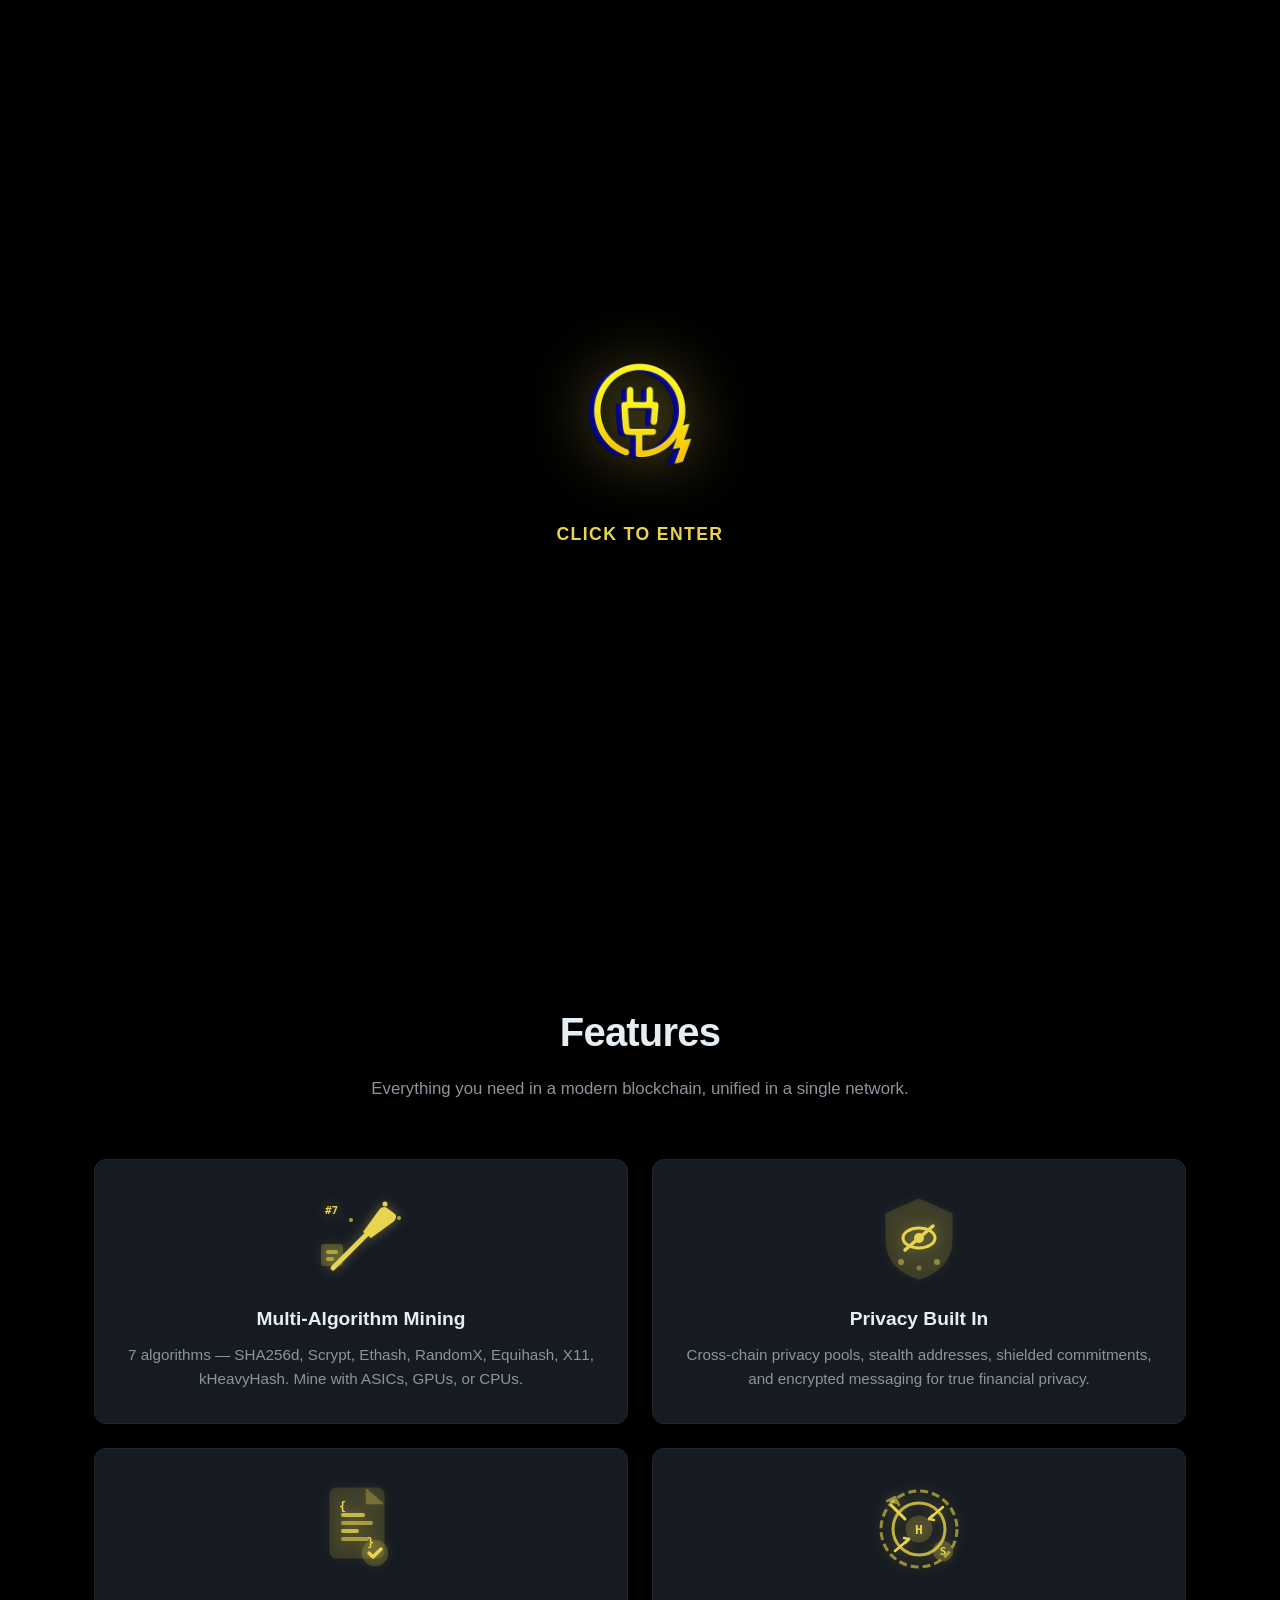
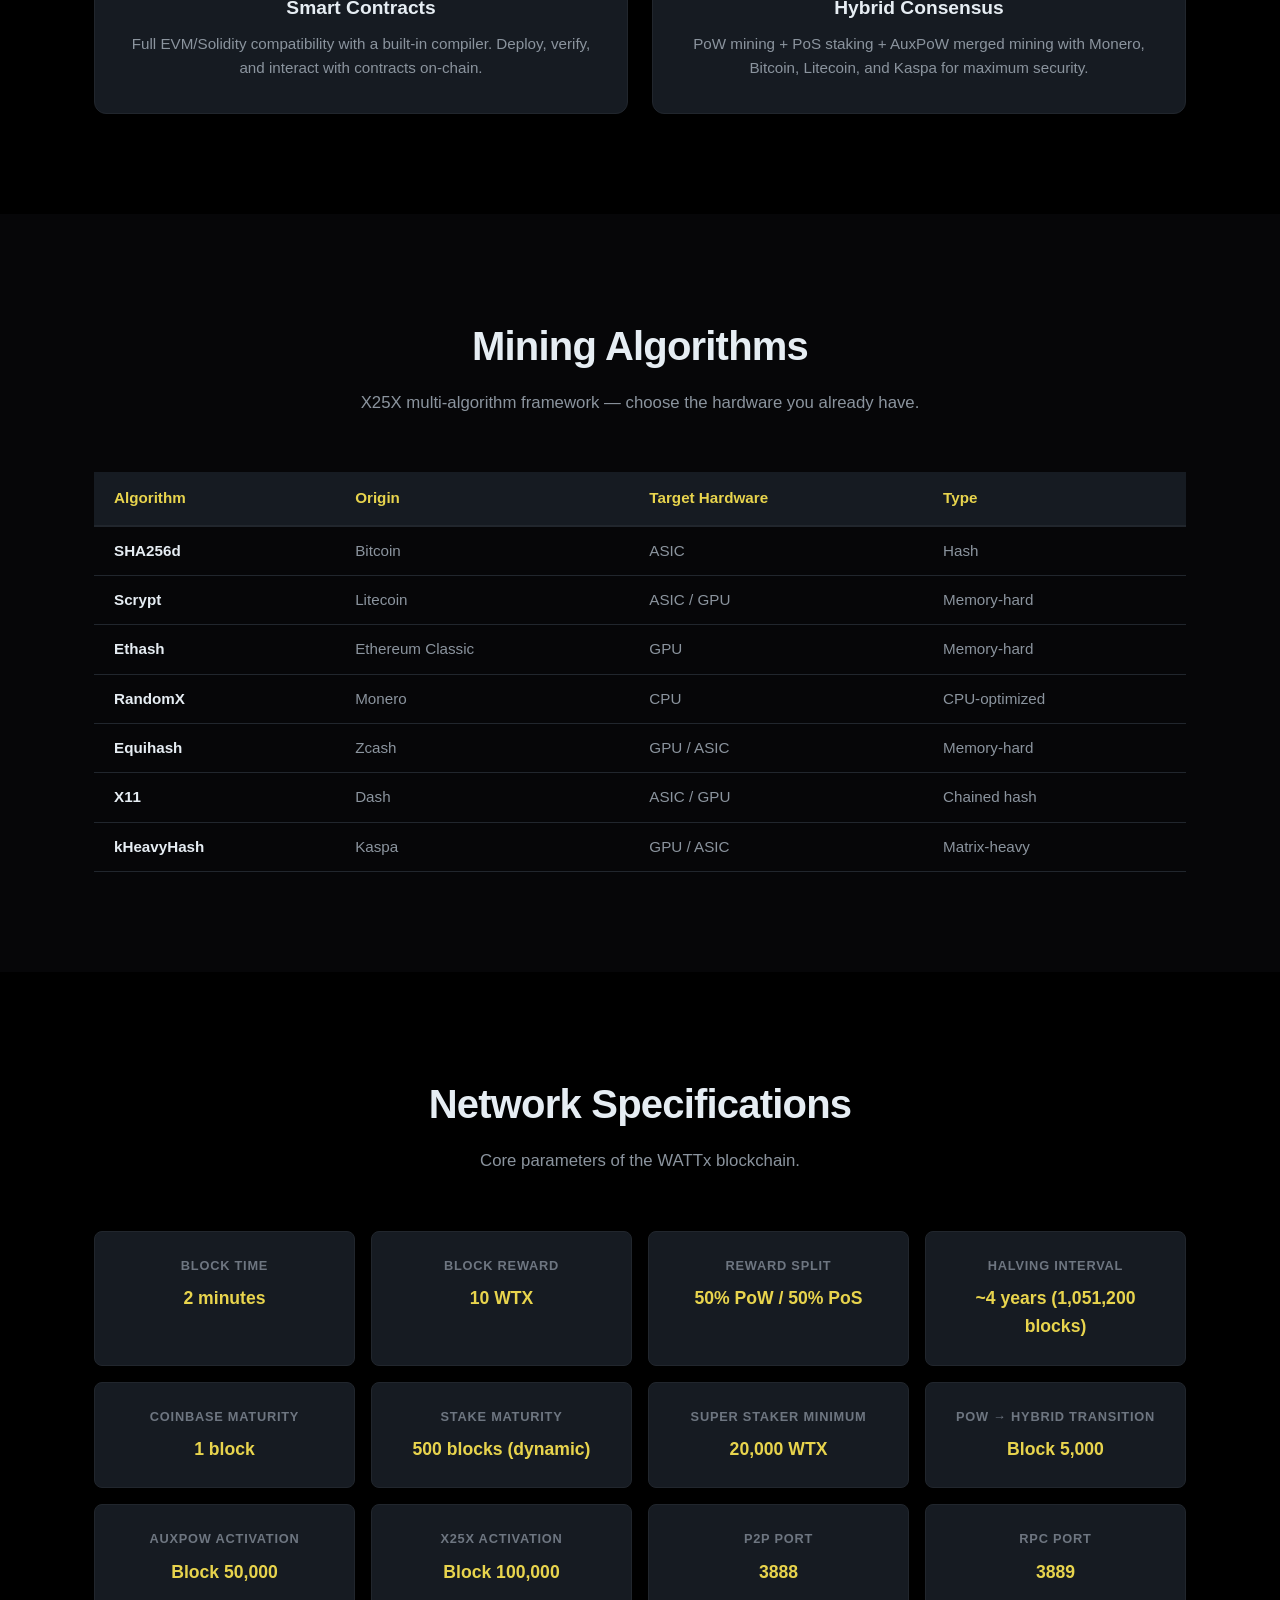
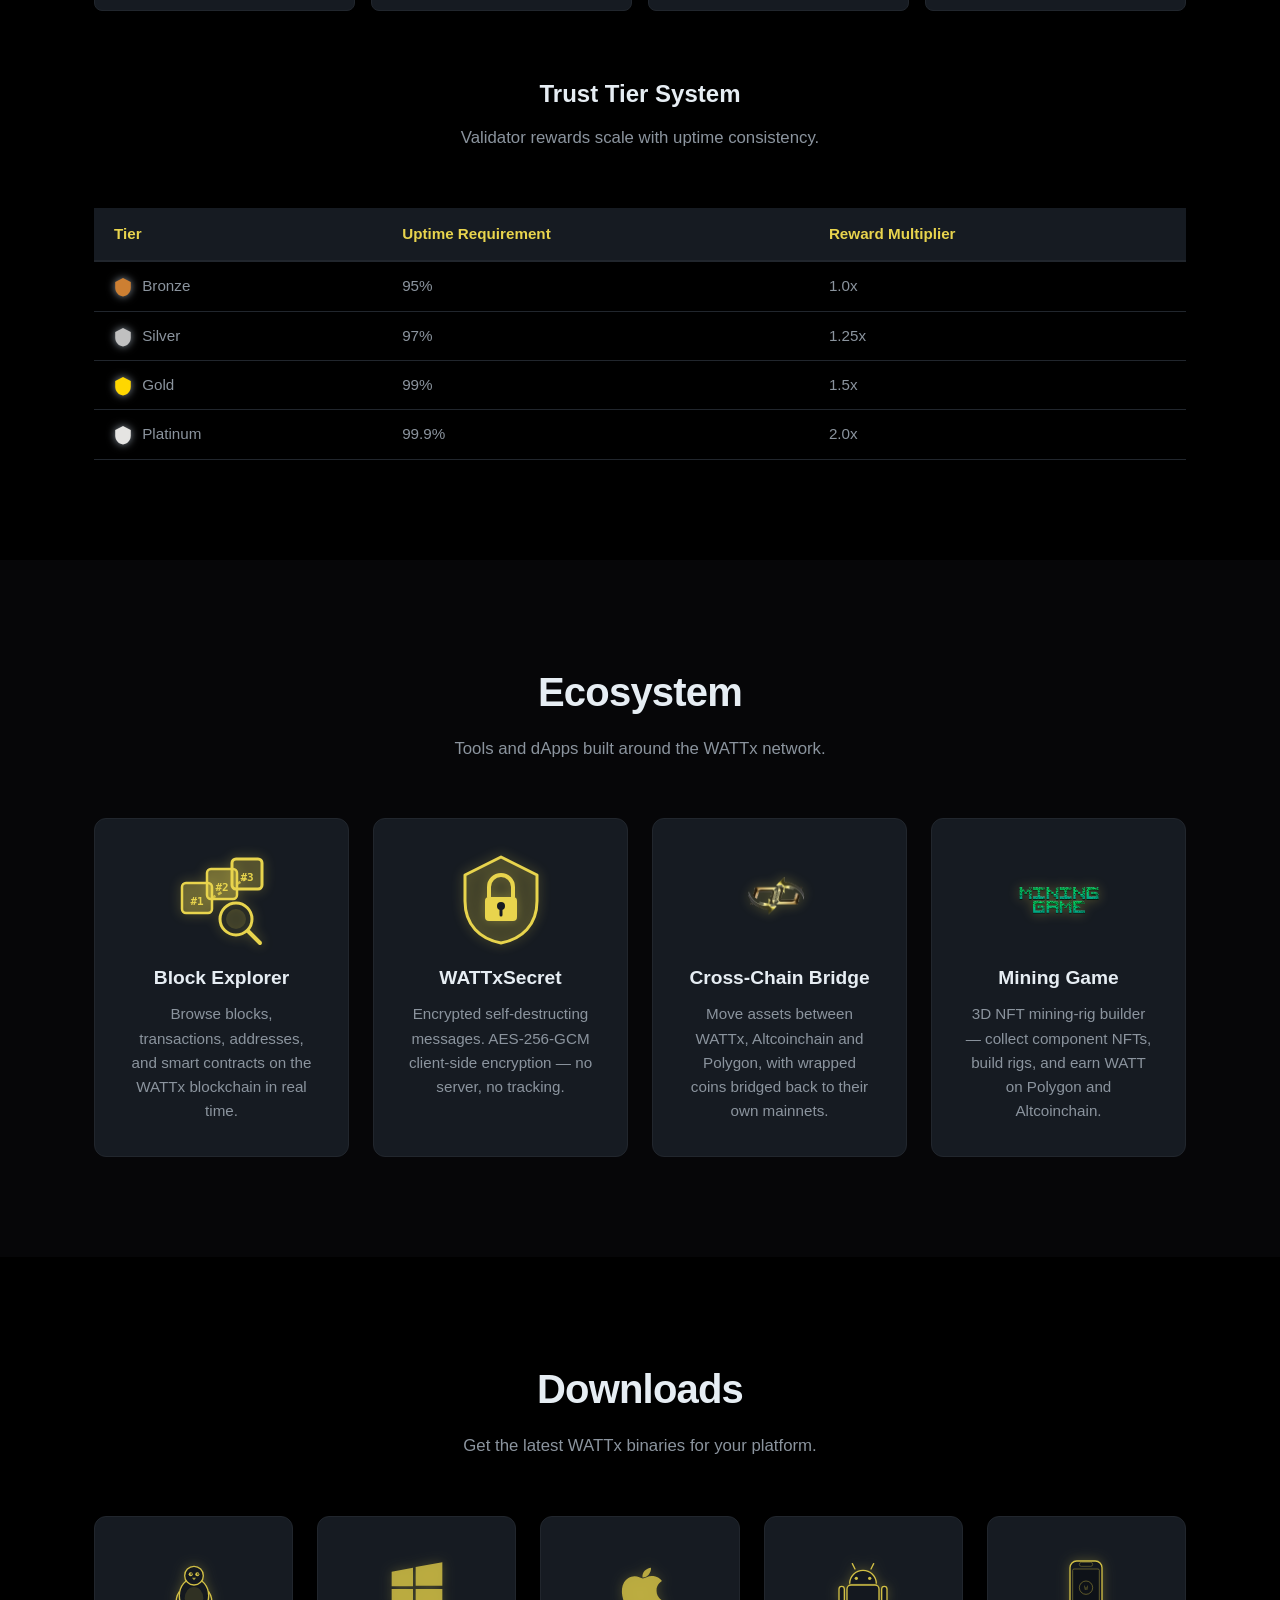
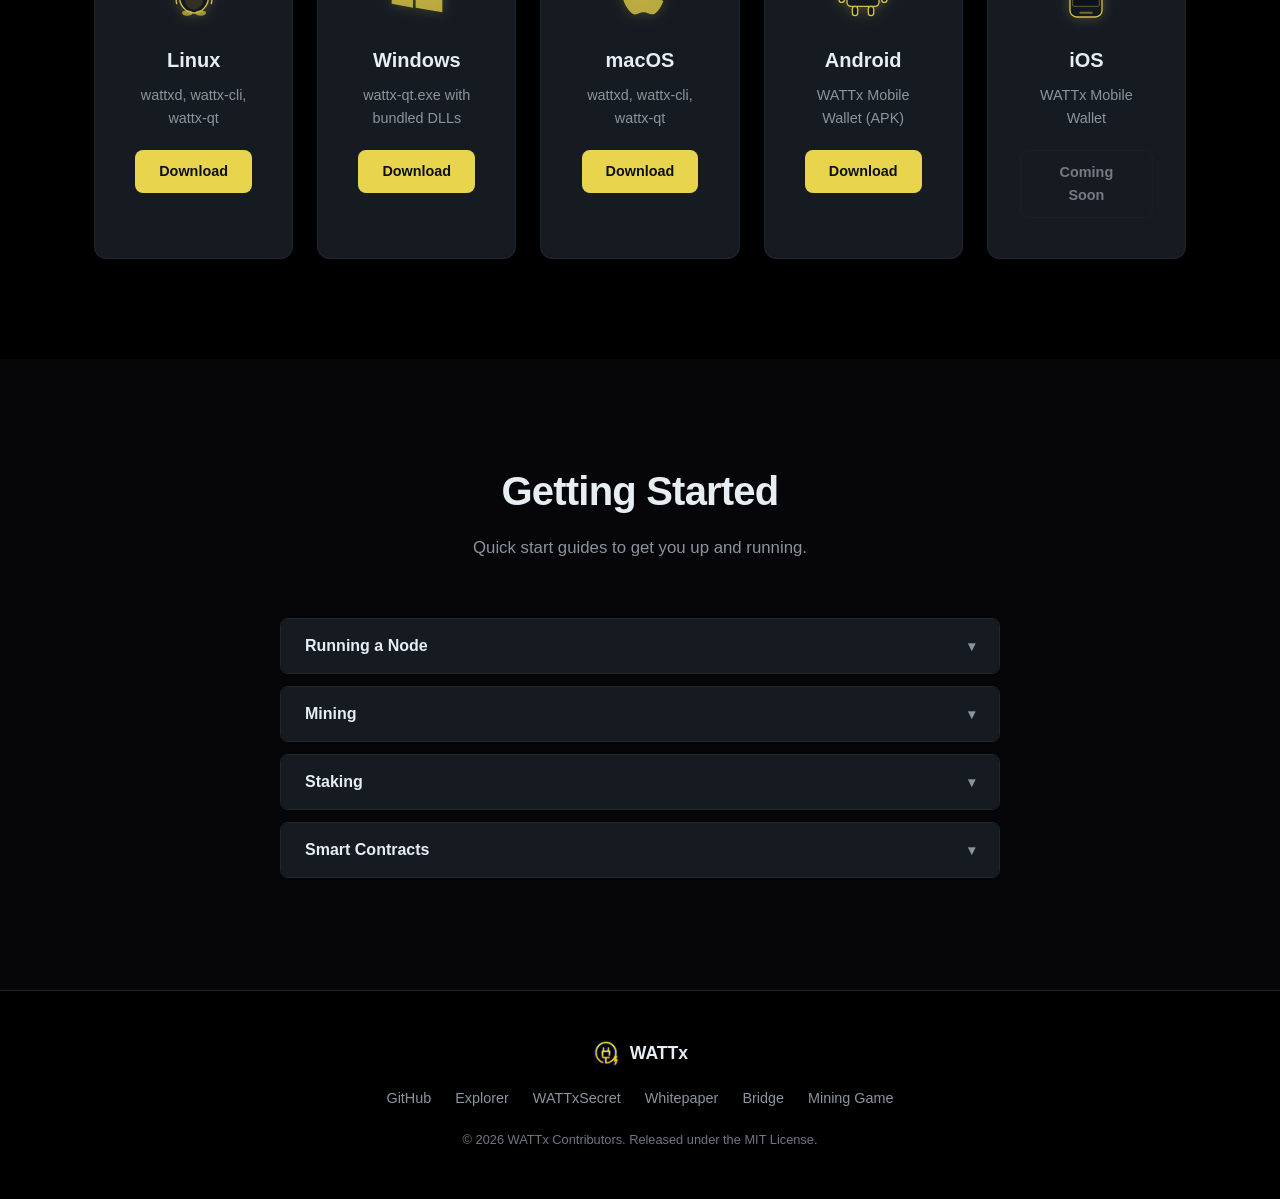
==== index.html @ a6371f76 "Link the Bridge, Mining Game and Android wallet - all three are live The site listed three things as" ====
<!DOCTYPE html>
<html lang="en">
<head>
  <meta charset="UTF-8">
  <meta name="viewport" content="width=device-width, initial-scale=1.0">
  <meta name="description" content="WATTx — Hybrid PoW/PoS blockchain with multi-algorithm mining, smart contracts, and privacy features.">
  <title>WATTx — Hybrid PoW/PoS Blockchain</title>
  <link rel="icon" href="assets/favicon.ico" type="image/x-icon">
  <link rel="stylesheet" href="css/style.css">
</head>
<body>

  <!-- Video Intro -->
  <div id="videoIntro">
    <img src="assets/logo.png" alt="WATTx" class="intro-logo-preview">
    <video id="introVideo" preload="auto" playsinline>
      <source src="assets/intro.webm" type="video/webm">
      <source src="assets/grok-video-acce4ac2-6f65-4ec9-9ff2-afb70e545031.mp4" type="video/mp4">
    </video>
    <p class="intro-prompt">Click to Enter</p>
  </div>

  <!-- Navigation -->
  <nav class="navbar" id="navbar">
    <div class="nav-container">
      <a href="#hero" class="nav-brand">
        <img src="assets/logo.png" alt="WATTx Logo" class="nav-logo">
        <span class="nav-wordmark">WATTx</span>
      </a>
      <button class="nav-toggle" id="navToggle" aria-label="Toggle navigation">
        <span></span>
        <span></span>
        <span></span>
      </button>
      <ul class="nav-links" id="navLinks">
        <li><a href="#features">Features</a></li>
        <li><a href="#algorithms">Algorithms</a></li>
        <li><a href="#specifications">Specifications</a></li>
        <li><a href="#ecosystem">Ecosystem</a></li>
        <li><a href="#downloads">Downloads</a></li>
        <li><a href="#getting-started">Docs</a></li>
        <li><a href="whitepaper.html">Whitepaper</a></li>
      </ul>
    </div>
  </nav>

  <!-- Hero Section -->
  <section class="hero" id="hero">
    <div class="hero-glow"></div>
    <div class="container hero-content">
      <div class="hero-logo-wrap">
        <svg class="electricity" viewBox="0 0 300 300" xmlns="http://www.w3.org/2000/svg">
          <defs>
            <filter id="elec-glow">
              <feGaussianBlur stdDeviation="3" result="blur"/>
              <feMerge><feMergeNode in="blur"/><feMergeNode in="SourceGraphic"/></feMerge>
            </filter>
          </defs>
          <g filter="url(#elec-glow)">
            <polyline class="bolt bolt-1" points=""/>
            <polyline class="bolt bolt-2" points=""/>
            <polyline class="bolt bolt-3" points=""/>
            <polyline class="bolt bolt-4" points=""/>
            <polyline class="bolt bolt-5" points=""/>
            <polyline class="bolt bolt-6" points=""/>
          </g>
        </svg>
        <img src="assets/logo.png" alt="WATTx" class="hero-logo">
      </div>
      <h1>Hybrid PoW/PoS Blockchain</h1>
      <p class="hero-sub">Multi-algorithm mining, smart contracts, and privacy &mdash; all in one chain.</p>
      <div class="hero-actions">
        <a href="https://github.com/WATTxChain/WATTx/releases" target="_blank" rel="noopener" class="btn btn-primary">Download Wallet</a>
        <a href="https://wtx-explorer.wattxchange.app" target="_blank" rel="noopener" class="btn btn-secondary">View Explorer</a>
      </div>
    </div>
  </section>

  <!-- Features Section -->
  <section class="section" id="features">
    <div class="container">
      <h2 class="section-title">Features</h2>
      <p class="section-sub">Everything you need in a modern blockchain, unified in a single network.</p>
      <div class="card-grid">

        <div class="card">
          <div class="card-icon-img">
            <img src="assets/icon-mining.svg" alt="Mining" class="ecosystem-logo gold-shine">
          </div>
          <h3>Multi-Algorithm Mining</h3>
          <p>7 algorithms — SHA256d, Scrypt, Ethash, RandomX, Equihash, X11, kHeavyHash. Mine with ASICs, GPUs, or CPUs.</p>
        </div>

        <div class="card">
          <div class="card-icon-img">
            <img src="assets/icon-privacy.svg" alt="Privacy" class="ecosystem-logo gold-shine">
          </div>
          <h3>Privacy Built In</h3>
          <p>Cross-chain privacy pools, stealth addresses, shielded commitments, and encrypted messaging for true financial privacy.</p>
        </div>

        <div class="card">
          <div class="card-icon-img">
            <img src="assets/icon-contracts.svg" alt="Smart Contracts" class="ecosystem-logo gold-shine">
          </div>
          <h3>Smart Contracts</h3>
          <p>Full EVM/Solidity compatibility with a built-in compiler. Deploy, verify, and interact with contracts on-chain.</p>
        </div>

        <div class="card">
          <div class="card-icon-img">
            <img src="assets/icon-consensus.svg" alt="Hybrid Consensus" class="ecosystem-logo gold-shine">
          </div>
          <h3>Hybrid Consensus</h3>
          <p>PoW mining + PoS staking + AuxPoW merged mining with Monero, Bitcoin, Litecoin, and Kaspa for maximum security.</p>
        </div>

      </div>
    </div>
  </section>

  <!-- Mining Algorithms Section -->
  <section class="section section-alt" id="algorithms">
    <div class="container">
      <h2 class="section-title">Mining Algorithms</h2>
      <p class="section-sub">X25X multi-algorithm framework — choose the hardware you already have.</p>
      <div class="table-wrap">
        <table class="spec-table">
          <thead>
            <tr>
              <th>Algorithm</th>
              <th>Origin</th>
              <th>Target Hardware</th>
              <th>Type</th>
            </tr>
          </thead>
          <tbody>
            <tr>
              <td data-label="Algorithm"><strong>SHA256d</strong></td>
              <td data-label="Origin">Bitcoin</td>
              <td data-label="Hardware">ASIC</td>
              <td data-label="Type">Hash</td>
            </tr>
            <tr>
              <td data-label="Algorithm"><strong>Scrypt</strong></td>
              <td data-label="Origin">Litecoin</td>
              <td data-label="Hardware">ASIC / GPU</td>
              <td data-label="Type">Memory-hard</td>
            </tr>
            <tr>
              <td data-label="Algorithm"><strong>Ethash</strong></td>
              <td data-label="Origin">Ethereum Classic</td>
              <td data-label="Hardware">GPU</td>
              <td data-label="Type">Memory-hard</td>
            </tr>
            <tr>
              <td data-label="Algorithm"><strong>RandomX</strong></td>
              <td data-label="Origin">Monero</td>
              <td data-label="Hardware">CPU</td>
              <td data-label="Type">CPU-optimized</td>
            </tr>
            <tr>
              <td data-label="Algorithm"><strong>Equihash</strong></td>
              <td data-label="Origin">Zcash</td>
              <td data-label="Hardware">GPU / ASIC</td>
              <td data-label="Type">Memory-hard</td>
            </tr>
            <tr>
              <td data-label="Algorithm"><strong>X11</strong></td>
              <td data-label="Origin">Dash</td>
              <td data-label="Hardware">ASIC / GPU</td>
              <td data-label="Type">Chained hash</td>
            </tr>
            <tr>
              <td data-label="Algorithm"><strong>kHeavyHash</strong></td>
              <td data-label="Origin">Kaspa</td>
              <td data-label="Hardware">GPU / ASIC</td>
              <td data-label="Type">Matrix-heavy</td>
            </tr>
          </tbody>
        </table>
      </div>
    </div>
  </section>

  <!-- Specifications Section -->
  <section class="section" id="specifications">
    <div class="container">
      <h2 class="section-title">Network Specifications</h2>
      <p class="section-sub">Core parameters of the WATTx blockchain.</p>
      <div class="specs-grid">
        <div class="spec-card">
          <span class="spec-label">Block Time</span>
          <span class="spec-value">2 minutes</span>
        </div>
        <div class="spec-card">
          <span class="spec-label">Block Reward</span>
          <span class="spec-value">10 WTX</span>
        </div>
        <div class="spec-card">
          <span class="spec-label">Reward Split</span>
          <span class="spec-value">50% PoW / 50% PoS</span>
        </div>
        <div class="spec-card">
          <span class="spec-label">Halving Interval</span>
          <span class="spec-value">~4 years (1,051,200 blocks)</span>
        </div>
        <div class="spec-card">
          <span class="spec-label">Coinbase Maturity</span>
          <span class="spec-value">1 block</span>
        </div>
        <div class="spec-card">
          <span class="spec-label">Stake Maturity</span>
          <span class="spec-value">500 blocks (dynamic)</span>
        </div>
        <div class="spec-card">
          <span class="spec-label">Super Staker Minimum</span>
          <span class="spec-value">20,000 WTX</span>
        </div>
        <div class="spec-card">
          <span class="spec-label">PoW → Hybrid Transition</span>
          <span class="spec-value">Block 5,000</span>
        </div>
        <div class="spec-card">
          <span class="spec-label">AuxPoW Activation</span>
          <span class="spec-value">Block 50,000</span>
        </div>
        <div class="spec-card">
          <span class="spec-label">X25X Activation</span>
          <span class="spec-value">Block 100,000</span>
        </div>
        <div class="spec-card">
          <span class="spec-label">P2P Port</span>
          <span class="spec-value">3888</span>
        </div>
        <div class="spec-card">
          <span class="spec-label">RPC Port</span>
          <span class="spec-value">3889</span>
        </div>
      </div>

      <h3 class="subsection-title">Trust Tier System</h3>
      <p class="section-sub">Validator rewards scale with uptime consistency.</p>
      <div class="table-wrap">
        <table class="spec-table">
          <thead>
            <tr>
              <th>Tier</th>
              <th>Uptime Requirement</th>
              <th>Reward Multiplier</th>
            </tr>
          </thead>
          <tbody>
            <tr><td data-label="Tier"><svg class="shield-svg" viewBox="0 0 16 18"><path d="M8 1L1 4.5v5C1 14 4 17 8 17.5c4-.5 7-3.5 7-8v-5L8 1z" fill="#CD7F32"/></svg> Bronze</td><td data-label="Uptime">95%</td><td data-label="Multiplier">1.0x</td></tr>
            <tr><td data-label="Tier"><svg class="shield-svg" viewBox="0 0 16 18"><path d="M8 1L1 4.5v5C1 14 4 17 8 17.5c4-.5 7-3.5 7-8v-5L8 1z" fill="#C0C0C0"/></svg> Silver</td><td data-label="Uptime">97%</td><td data-label="Multiplier">1.25x</td></tr>
            <tr><td data-label="Tier"><svg class="shield-svg" viewBox="0 0 16 18"><path d="M8 1L1 4.5v5C1 14 4 17 8 17.5c4-.5 7-3.5 7-8v-5L8 1z" fill="#FFD700"/></svg> Gold</td><td data-label="Uptime">99%</td><td data-label="Multiplier">1.5x</td></tr>
            <tr><td data-label="Tier"><svg class="shield-svg" viewBox="0 0 16 18"><path d="M8 1L1 4.5v5C1 14 4 17 8 17.5c4-.5 7-3.5 7-8v-5L8 1z" fill="#E5E4E2"/></svg> Platinum</td><td data-label="Uptime">99.9%</td><td data-label="Multiplier">2.0x</td></tr>
          </tbody>
        </table>
      </div>
    </div>
  </section>

  <!-- Ecosystem Section -->
  <section class="section section-alt" id="ecosystem">
    <div class="container">
      <h2 class="section-title">Ecosystem</h2>
      <p class="section-sub">Tools and dApps built around the WATTx network.</p>
      <div class="card-grid card-grid-4">

        <a href="https://wtx-explorer.wattxchange.app" target="_blank" rel="noopener" class="card card-link">
          <div class="card-icon-img">
            <img src="assets/explorer-logo.svg" alt="Block Explorer" class="ecosystem-logo gold-shine">
          </div>
          <h3>Block Explorer</h3>
          <p>Browse blocks, transactions, addresses, and smart contracts on the WATTx blockchain in real time.</p>
        </a>

        <a href="https://secret.wattxchain.org" class="card card-link">
          <div class="card-icon-img">
            <img src="assets/secret-logo.svg" alt="WATTxSecret" class="ecosystem-logo gold-shine">
          </div>
          <h3>WATTxSecret</h3>
          <p>Encrypted self-destructing messages. AES-256-GCM client-side encryption — no server, no tracking.</p>
        </a>

        <a href="https://bridge.wattxchange.app" target="_blank" rel="noopener" class="card card-link">
          <div class="card-icon-img">
            <img src="assets/bridge-logo.png" alt="Cross-Chain Bridge" class="ecosystem-logo ecosystem-logo-bridge gold-shine">
          </div>
          <h3>Cross-Chain Bridge</h3>
          <p>Move assets between WATTx, Altcoinchain and Polygon, with wrapped coins bridged back to their own mainnets.</p>
        </a>

        <a href="https://mining-game.wattxchange.app" target="_blank" rel="noopener" class="card card-link">
          <div class="card-icon-img">
            <img src="assets/mining-game-logo.png" alt="Mining Game" class="ecosystem-logo ecosystem-logo-wide gold-shine">
          </div>
          <h3>Mining Game</h3>
          <p>3D NFT mining-rig builder — collect component NFTs, build rigs, and earn WATT on Polygon and Altcoinchain.</p>
        </a>

      </div>
    </div>
  </section>

  <!-- Downloads Section -->
  <section class="section" id="downloads">
    <div class="container">
      <h2 class="section-title">Downloads</h2>
      <p class="section-sub">Get the latest WATTx binaries for your platform.</p>
      <div class="download-grid">

        <div class="download-card">
          <img src="assets/linux.svg" alt="Linux" class="download-logo gold-shine">
          <h3>Linux</h3>
          <p>wattxd, wattx-cli, wattx-qt</p>
          <a href="https://github.com/WATTxChain/WATTx/releases" target="_blank" rel="noopener" class="btn btn-primary btn-sm">Download</a>
        </div>

        <div class="download-card">
          <img src="assets/windows.svg" alt="Windows" class="download-logo gold-shine">
          <h3>Windows</h3>
          <p>wattx-qt.exe with bundled DLLs</p>
          <a href="https://github.com/WATTxChain/WATTx/releases" target="_blank" rel="noopener" class="btn btn-primary btn-sm">Download</a>
        </div>

        <div class="download-card">
          <img src="assets/apple.svg" alt="macOS" class="download-logo gold-shine">
          <h3>macOS</h3>
          <p>wattxd, wattx-cli, wattx-qt</p>
          <a href="https://github.com/WATTxChain/WATTx/releases" target="_blank" rel="noopener" class="btn btn-primary btn-sm">Download</a>
        </div>

        <div class="download-card">
          <img src="assets/android.svg" alt="Android" class="download-logo gold-shine">
          <h3>Android</h3>
          <p>WATTx Mobile Wallet (APK)</p>
          <a href="https://github.com/WATTxChain/WATTx/releases" target="_blank" rel="noopener" class="btn btn-primary btn-sm">Download</a>
        </div>

        <div class="download-card">
          <img src="assets/ios.svg" alt="iOS" class="download-logo gold-shine">
          <h3>iOS</h3>
          <p>WATTx Mobile Wallet</p>
          <span class="btn btn-secondary btn-sm btn-disabled">Coming Soon</span>
        </div>

      </div>
    </div>
  </section>

  <!-- Getting Started Section -->
  <section class="section section-alt" id="getting-started">
    <div class="container">
      <h2 class="section-title">Getting Started</h2>
      <p class="section-sub">Quick start guides to get you up and running.</p>
      <div class="accordion">

        <div class="accordion-item">
          <button class="accordion-header" aria-expanded="false">
            <span>Running a Node</span>
            <span class="accordion-chevron">&#9662;</span>
          </button>
          <div class="accordion-body">
<pre><code># Start WATTx daemon
./wattxd -daemon

# Check sync status
./wattx-cli getblockchaininfo

# Check connections
./wattx-cli getconnectioncount</code></pre>
          </div>
        </div>

        <div class="accordion-item">
          <button class="accordion-header" aria-expanded="false">
            <span>Mining</span>
            <span class="accordion-chevron">&#9662;</span>
          </button>
          <div class="accordion-body">
<pre><code># Generate a mining address
./wattx-cli getnewaddress "mining"

# Start solo mining (CPU)
./wattx-cli generatetoaddress 1 "YOUR_ADDRESS"

# Check hashrate
./wattx-cli getmininginfo</code></pre>
            <p>For pool mining, point your miner at a WATTx-compatible stratum pool using the algorithm of your choice.</p>
          </div>
        </div>

        <div class="accordion-item">
          <button class="accordion-header" aria-expanded="false">
            <span>Staking</span>
            <span class="accordion-chevron">&#9662;</span>
          </button>
          <div class="accordion-body">
<pre><code># Unlock wallet for staking only
./wattx-cli walletpassphrase "YOUR_PASSPHRASE" 99999999 true

# Check staking status
./wattx-cli getstakinginfo

# For super staking (requires 20,000+ WTX):
./wattx-cli setsuperstaker "YOUR_ADDRESS" true</code></pre>
          </div>
        </div>

        <div class="accordion-item">
          <button class="accordion-header" aria-expanded="false">
            <span>Smart Contracts</span>
            <span class="accordion-chevron">&#9662;</span>
          </button>
          <div class="accordion-body">
<pre><code># Deploy a contract (from compiled bytecode)
./wattx-cli createcontract "BYTECODE"

# Call a contract method
./wattx-cli callcontract "CONTRACT_ADDR" "DATA"

# Send to a contract
./wattx-cli sendtocontract "CONTRACT_ADDR" "DATA" 0</code></pre>
            <p>WATTx supports Solidity up to version 0.8.x. Use the built-in compiler in wattx-qt or compile with solc and deploy via CLI.</p>
          </div>
        </div>

      </div>
    </div>
  </section>

  <!-- Footer -->
  <footer class="footer">
    <div class="container footer-content">
      <div class="footer-brand">
        <img src="assets/logo.png" alt="WATTx" class="footer-logo">
        <span class="footer-wordmark">WATTx</span>
      </div>
      <div class="footer-links">
        <a href="https://github.com/WATTxChain" target="_blank" rel="noopener">GitHub</a>
        <a href="https://wtx-explorer.wattxchange.app" target="_blank" rel="noopener">Explorer</a>
        <a href="https://secret.wattxchain.org">WATTxSecret</a>
        <a href="whitepaper.html">Whitepaper</a>
        <a href="https://bridge.wattxchange.app" target="_blank" rel="noopener">Bridge</a>
        <a href="https://mining-game.wattxchange.app" target="_blank" rel="noopener">Mining Game</a>
      </div>
      <p class="footer-copy">&copy; 2026 WATTx Contributors. Released under the MIT License.</p>
    </div>
  </footer>

  <script src="js/main.js"></script>
</body>
</html>
---- css/style.css ----
/* ============================================
   WATTx Project Website — Dark Theme
   ============================================ */

:root {
  --gold: #E8D44D;
  --gold-dim: #E8D44D99;
  --gold-glow: #E8D44D33;
  --gold-hover: #F0DC5A;
  --bg: #000000;
  --bg-alt: #060608;
  --surface: #161B22;
  --surface-hover: #1C2230;
  --border: #21262D;
  --text: #E6EDF3;
  --text-muted: #8B949E;
  --text-dim: #6E7681;
  --font: -apple-system, BlinkMacSystemFont, 'Segoe UI', Helvetica, Arial, sans-serif;
  --mono: 'SFMono-Regular', Consolas, 'Liberation Mono', Menlo, monospace;
  --radius: 12px;
  --radius-sm: 8px;
  --max-width: 1140px;
  --nav-height: 64px;
}

/* ============================================
   Video Intro Overlay
   ============================================ */
#videoIntro {
  position: fixed;
  inset: 0;
  z-index: 9999;
  background: #000;
  display: flex;
  flex-direction: column;
  align-items: center;
  justify-content: center;
  cursor: pointer;
  transition: opacity 0.8s ease;
}

#videoIntro.fade-out {
  opacity: 0;
  pointer-events: none;
}

#videoIntro.hidden {
  display: none;
}

#introVideo {
  max-width: 560px;
  max-height: 560px;
  width: 80vmin;
  height: 80vmin;
  object-fit: contain;
  display: none;
}

#introVideo.playing {
  display: block;
}

.intro-prompt {
  color: var(--gold);
  font-size: 1.1rem;
  font-weight: 600;
  letter-spacing: 0.08em;
  text-transform: uppercase;
  animation: pulse-glow 2s ease-in-out infinite;
  margin-top: 24px;
}

.intro-prompt.hidden {
  display: none;
}

.intro-logo-preview {
  width: 120px;
  height: 120px;
  filter: drop-shadow(0 0 30px rgba(232, 212, 77, 0.5));
  animation: float 3s ease-in-out infinite;
  margin-bottom: 24px;
}

.intro-logo-preview.hidden {
  display: none;
}

@keyframes pulse-glow {
  0%, 100% { opacity: 0.6; text-shadow: 0 0 10px rgba(232, 212, 77, 0.3); }
  50% { opacity: 1; text-shadow: 0 0 20px rgba(232, 212, 77, 0.6); }
}

/* Reset */
*, *::before, *::after {
  margin: 0;
  padding: 0;
  box-sizing: border-box;
}

html {
  scroll-behavior: smooth;
  scroll-padding-top: var(--nav-height);
}

body {
  font-family: var(--font);
  background: var(--bg);
  color: var(--text);
  line-height: 1.6;
  -webkit-font-smoothing: antialiased;
  -webkit-tap-highlight-color: transparent;
  overflow-x: hidden;
}

a {
  color: var(--gold);
  text-decoration: none;
  transition: color 0.2s;
}

a:hover {
  color: var(--gold-hover);
}

img {
  max-width: 100%;
  height: auto;
}

/* Container */
.container {
  max-width: var(--max-width);
  margin: 0 auto;
  padding: 0 24px;
}

/* ============================================
   Navigation
   ============================================ */
.navbar {
  position: fixed;
  top: 0;
  left: 0;
  right: 0;
  height: var(--nav-height);
  background: rgba(0, 0, 0, 0.85);
  backdrop-filter: blur(12px);
  -webkit-backdrop-filter: blur(12px);
  border-bottom: 1px solid var(--border);
  z-index: 1000;
  transition: background 0.3s;
}

.nav-container {
  max-width: var(--max-width);
  margin: 0 auto;
  padding: 0 24px;
  height: 100%;
  display: flex;
  align-items: center;
  justify-content: space-between;
}

.nav-brand {
  display: flex;
  align-items: center;
  gap: 10px;
  color: var(--text);
  font-weight: 700;
  font-size: 1.25rem;
}

.nav-brand:hover {
  color: var(--gold);
}

.nav-logo {
  width: 32px;
  height: 32px;
}

.nav-wordmark {
  letter-spacing: 0.04em;
}

.nav-links {
  list-style: none;
  display: flex;
  align-items: center;
  gap: 32px;
}

.nav-links a {
  color: var(--text-muted);
  font-size: 0.9rem;
  font-weight: 500;
  transition: color 0.2s;
}

.nav-links a:hover {
  color: var(--text);
}

/* Hamburger */
.nav-toggle {
  display: none;
  flex-direction: column;
  gap: 5px;
  background: none;
  border: none;
  cursor: pointer;
  padding: 4px;
}

.nav-toggle span {
  display: block;
  width: 24px;
  height: 2px;
  background: var(--text);
  border-radius: 2px;
  transition: transform 0.3s, opacity 0.3s;
}

.nav-toggle.active span:nth-child(1) {
  transform: translateY(7px) rotate(45deg);
}

.nav-toggle.active span:nth-child(2) {
  opacity: 0;
}

.nav-toggle.active span:nth-child(3) {
  transform: translateY(-7px) rotate(-45deg);
}

/* ============================================
   Hero
   ============================================ */
.hero {
  position: relative;
  min-height: 100vh;
  display: flex;
  align-items: center;
  justify-content: center;
  text-align: center;
  padding: calc(var(--nav-height) + 40px) 24px 80px;
  overflow: hidden;
}

.hero-glow {
  position: absolute;
  top: 50%;
  left: 50%;
  width: 600px;
  height: 600px;
  transform: translate(-50%, -55%);
  background: radial-gradient(circle, var(--gold-glow) 0%, transparent 70%);
  pointer-events: none;
}

.hero-content {
  position: relative;
  z-index: 1;
}

/* Hero Logo Wrap — electricity container */
.hero-logo-wrap {
  position: relative;
  width: 280px;
  height: 280px;
  margin: 0 auto 32px;
  display: flex;
  align-items: center;
  justify-content: center;
}

.hero-logo {
  width: 160px;
  height: 160px;
  filter: drop-shadow(0 0 40px var(--gold-glow));
  animation: float 6s ease-in-out infinite;
  position: relative;
  z-index: 2;
}

@keyframes float {
  0%, 100% { transform: translateY(0); }
  50% { transform: translateY(-12px); }
}

/* Electricity SVG overlay */
.electricity {
  position: absolute;
  top: 0;
  left: 0;
  width: 100%;
  height: 100%;
  z-index: 3;
  pointer-events: none;
}

.bolt {
  fill: none;
  stroke: var(--gold);
  stroke-width: 2;
  stroke-linecap: round;
  stroke-linejoin: round;
  opacity: 0;
  animation: bolt-flash 0.15s ease-out forwards;
}

@keyframes bolt-flash {
  0% { opacity: 1; stroke-width: 3; }
  50% { opacity: 0.8; stroke-width: 2; }
  100% { opacity: 0; stroke-width: 1; }
}

/* Ecosystem gold-shine logo */
.card-icon-img {
  display: flex;
  justify-content: center;
  align-items: center;
  height: 96px;
  margin-bottom: 16px;
}

.ecosystem-logo {
  width: 96px;
  height: 96px;
  max-width: 96px;
  max-height: 96px;
  object-fit: contain;
  filter: drop-shadow(0 0 6px rgba(232, 212, 77, 0.4));
  animation: gold-shine 3s ease-in-out infinite;
}

.ecosystem-logo-wide {
  max-width: 160px;
  max-height: 74px;
}

.ecosystem-logo-bridge {
  max-width: 96px;
  max-height: 96px;
}

@keyframes gold-shine {
  0%, 100% {
    filter: drop-shadow(0 0 6px rgba(232, 212, 77, 0.3)) brightness(1);
    opacity: 0.9;
  }
  50% {
    filter: drop-shadow(0 0 18px rgba(232, 212, 77, 0.7)) drop-shadow(0 0 40px rgba(232, 212, 77, 0.3)) brightness(1.15);
    opacity: 1;
  }
}

.hero h1 {
  font-size: clamp(2rem, 5vw, 3.5rem);
  font-weight: 800;
  margin-bottom: 16px;
  letter-spacing: -0.02em;
  background: linear-gradient(135deg, var(--text) 0%, var(--gold) 100%);
  -webkit-background-clip: text;
  background-clip: text;
  -webkit-text-fill-color: transparent;
}

.hero-sub {
  font-size: clamp(1rem, 2.5vw, 1.25rem);
  color: var(--text-muted);
  max-width: 560px;
  margin: 0 auto 40px;
}

.hero-actions {
  display: flex;
  gap: 16px;
  justify-content: center;
  flex-wrap: wrap;
}

/* Buttons */
.btn {
  display: inline-block;
  padding: 14px 32px;
  border-radius: var(--radius-sm);
  font-size: 1rem;
  font-weight: 600;
  cursor: pointer;
  transition: all 0.2s;
  border: none;
  text-align: center;
}

.btn-primary {
  background: var(--gold);
  color: #0D1117;
}

.btn-primary:hover {
  background: var(--gold-hover);
  color: #0D1117;
  transform: translateY(-1px);
  box-shadow: 0 4px 20px var(--gold-glow);
}

.btn-secondary {
  background: transparent;
  color: var(--text);
  border: 1px solid var(--border);
}

.btn-secondary:hover {
  border-color: var(--gold-dim);
  color: var(--gold);
  transform: translateY(-1px);
}

.btn-sm {
  padding: 10px 24px;
  font-size: 0.9rem;
}

.btn-disabled {
  opacity: 0.45;
  cursor: default;
  pointer-events: none;
}

/* ============================================
   Sections
   ============================================ */
.section {
  padding: 100px 0;
}

.section-alt {
  background: var(--bg-alt);
}

.section-title {
  font-size: clamp(1.75rem, 4vw, 2.5rem);
  font-weight: 800;
  text-align: center;
  margin-bottom: 12px;
  letter-spacing: -0.02em;
}

.section-sub {
  text-align: center;
  color: var(--text-muted);
  max-width: 600px;
  margin: 0 auto 56px;
  font-size: 1.05rem;
}

.subsection-title {
  font-size: 1.5rem;
  font-weight: 700;
  text-align: center;
  margin: 64px 0 12px;
}

/* ============================================
   Card Grid
   ============================================ */
.card-grid {
  display: grid;
  grid-template-columns: repeat(2, 1fr);
  gap: 24px;
}

.card-grid-3 {
  grid-template-columns: repeat(3, 1fr);
}

.card-grid-4 {
  grid-template-columns: repeat(4, 1fr);
  align-items: stretch;
}

.card {
  background: var(--surface);
  border: 1px solid var(--border);
  border-radius: var(--radius);
  padding: 32px;
  text-align: center;
  transition: border-color 0.3s, transform 0.3s;
  display: flex;
  flex-direction: column;
  align-items: center;
}

.card:hover {
  border-color: var(--gold-glow);
  transform: translateY(-4px);
}

.card-link {
  color: var(--text);
}

.card-link:hover {
  color: var(--text);
}

.card-disabled {
  opacity: 0.5;
  cursor: default;
  pointer-events: none;
  display: flex;
  flex-direction: column;
  align-items: center;
}

.card-disabled .coming-soon-badge {
  margin-top: auto;
}

.coming-soon-badge {
  display: inline-block;
  margin-top: 16px;
  padding: 6px 16px;
  font-size: 0.8rem;
  font-weight: 600;
  text-transform: uppercase;
  letter-spacing: 0.06em;
  color: var(--gold);
  border: 1px solid var(--gold-dim);
  border-radius: var(--radius-sm);
}

.footer-coming-soon {
  color: var(--text-dim);
  font-size: 0.9rem;
}

.card-icon {
  font-size: 2rem;
  margin-bottom: 16px;
}

.card h3 {
  font-size: 1.2rem;
  font-weight: 700;
  margin-bottom: 8px;
}

.card p {
  color: var(--text-muted);
  font-size: 0.95rem;
  line-height: 1.6;
}

/* ============================================
   Tables
   ============================================ */
.table-wrap {
  overflow-x: auto;
  -webkit-overflow-scrolling: touch;
}

.spec-table {
  width: 100%;
  border-collapse: collapse;
  font-size: 0.95rem;
}

.spec-table thead {
  background: var(--surface);
}

.spec-table th {
  padding: 14px 20px;
  text-align: left;
  font-weight: 600;
  color: var(--gold);
  border-bottom: 2px solid var(--border);
  white-space: nowrap;
}

.spec-table td {
  padding: 12px 20px;
  border-bottom: 1px solid var(--border);
  color: var(--text-muted);
}

.spec-table tbody tr:hover {
  background: var(--surface);
}

.spec-table td strong {
  color: var(--text);
}

/* Trust Tier Shields */
.shield-svg {
  width: 18px;
  height: 20px;
  vertical-align: middle;
  margin-right: 6px;
  filter: drop-shadow(0 0 4px currentColor);
}

/* ============================================
   Specs Grid
   ============================================ */
.specs-grid {
  display: grid;
  grid-template-columns: repeat(4, 1fr);
  gap: 16px;
}

.spec-card {
  background: var(--surface);
  border: 1px solid var(--border);
  border-radius: var(--radius-sm);
  padding: 24px;
  text-align: center;
  transition: border-color 0.3s;
}

.spec-card:hover {
  border-color: var(--gold-glow);
}

.spec-label {
  display: block;
  font-size: 0.8rem;
  font-weight: 600;
  text-transform: uppercase;
  letter-spacing: 0.06em;
  color: var(--text-dim);
  margin-bottom: 8px;
}

.spec-value {
  display: block;
  font-size: 1.1rem;
  font-weight: 700;
  color: var(--gold);
}

/* ============================================
   Downloads
   ============================================ */
.download-grid {
  display: grid;
  grid-template-columns: repeat(5, 1fr);
  gap: 24px;
}

.download-card {
  background: var(--surface);
  border: 1px solid var(--border);
  border-radius: var(--radius);
  padding: 40px 32px;
  text-align: center;
  transition: border-color 0.3s, transform 0.3s;
}

.download-card:hover {
  border-color: var(--gold-glow);
  transform: translateY(-4px);
}

.download-logo {
  width: 64px;
  height: 64px;
  margin-bottom: 16px;
  object-fit: contain;
  filter: drop-shadow(0 0 6px rgba(232, 212, 77, 0.3)) brightness(0.9);
  animation: gold-shine 3s ease-in-out infinite;
  transition: filter 0.3s;
}

.download-card:hover .download-logo {
  filter: drop-shadow(0 0 14px rgba(232, 212, 77, 0.6)) brightness(1.2);
}

.download-icon {
  font-size: 2.5rem;
  margin-bottom: 16px;
}

.download-card h3 {
  font-size: 1.25rem;
  font-weight: 700;
  margin-bottom: 8px;
}

.download-card p {
  color: var(--text-muted);
  font-size: 0.9rem;
  margin-bottom: 20px;
}

/* ============================================
   Accordion
   ============================================ */
.accordion {
  max-width: 720px;
  margin: 0 auto;
}

.accordion-item {
  border: 1px solid var(--border);
  border-radius: var(--radius-sm);
  margin-bottom: 12px;
  overflow: hidden;
  transition: border-color 0.3s;
}

.accordion-item:hover {
  border-color: var(--gold-glow);
}

.accordion-header {
  width: 100%;
  display: flex;
  align-items: center;
  justify-content: space-between;
  padding: 18px 24px;
  background: var(--surface);
  border: none;
  color: var(--text);
  font-size: 1rem;
  font-weight: 600;
  font-family: var(--font);
  cursor: pointer;
  transition: background 0.2s;
}

.accordion-header:hover {
  background: var(--surface-hover);
}

.accordion-chevron {
  font-size: 0.85rem;
  transition: transform 0.3s;
  color: var(--text-muted);
}

.accordion-header[aria-expanded="true"] .accordion-chevron {
  transform: rotate(180deg);
}

.accordion-body {
  max-height: 0;
  overflow: hidden;
  transition: max-height 0.35s ease;
  background: var(--bg);
}

.accordion-body pre {
  margin: 0;
  padding: 20px 24px;
  overflow-x: auto;
}

.accordion-body code {
  font-family: var(--mono);
  font-size: 0.85rem;
  color: var(--text-muted);
  line-height: 1.7;
}

.accordion-body p {
  padding: 0 24px 20px;
  color: var(--text-muted);
  font-size: 0.9rem;
}

/* ============================================
   Footer
   ============================================ */
.footer {
  border-top: 1px solid var(--border);
  padding: 48px 0;
}

.footer-content {
  display: flex;
  flex-direction: column;
  align-items: center;
  gap: 20px;
  text-align: center;
}

.footer-brand {
  display: flex;
  align-items: center;
  gap: 10px;
}

.footer-logo {
  width: 28px;
  height: 28px;
}

.footer-wordmark {
  font-weight: 700;
  font-size: 1.1rem;
  color: var(--text);
}

.footer-links {
  display: flex;
  gap: 24px;
  flex-wrap: wrap;
  justify-content: center;
}

.footer-links a {
  color: var(--text-muted);
  font-size: 0.9rem;
}

.footer-links a:hover {
  color: var(--gold);
}

.footer-copy {
  color: var(--text-dim);
  font-size: 0.8rem;
}

/* ============================================
   Scroll Animations
   ============================================ */
.fade-in {
  opacity: 0;
  transform: translateY(24px);
  transition: opacity 0.6s ease, transform 0.6s ease;
}

.fade-in.visible {
  opacity: 1;
  transform: translateY(0);
}

/* ============================================
   Responsive
   ============================================ */
@media (max-width: 1024px) {
  .card-grid-4 {
    grid-template-columns: repeat(2, 1fr);
  }

  .download-grid {
    grid-template-columns: repeat(3, 1fr);
  }
}

@media (max-width: 768px) {
  .nav-toggle {
    display: flex;
  }

  .nav-links {
    position: fixed;
    top: var(--nav-height);
    left: 0;
    right: 0;
    background: rgba(0, 0, 0, 0.97);
    backdrop-filter: blur(12px);
    -webkit-backdrop-filter: blur(12px);
    flex-direction: column;
    padding: 24px;
    gap: 0;
    border-bottom: 1px solid var(--border);
    transform: translateY(-100%);
    opacity: 0;
    pointer-events: none;
    transition: transform 0.3s ease, opacity 0.3s ease;
  }

  .nav-links.open {
    transform: translateY(0);
    opacity: 1;
    pointer-events: auto;
  }

  .nav-links li {
    width: 100%;
  }

  .nav-links a {
    display: block;
    padding: 14px 0;
    font-size: 1rem;
    border-bottom: 1px solid var(--border);
    min-height: 48px;
    display: flex;
    align-items: center;
  }

  .nav-links li:last-child a {
    border-bottom: none;
  }

  .hero-logo-wrap {
    width: 220px;
    height: 220px;
  }

  .hero-logo {
    width: 120px;
    height: 120px;
  }

  .section {
    padding: 72px 0;
  }

  .card-grid,
  .card-grid-3,
  .card-grid-4 {
    grid-template-columns: 1fr;
  }

  .card {
    padding: 24px;
  }

  .card-disabled .card-icon-img {
    min-height: auto;
  }

  .specs-grid {
    grid-template-columns: repeat(2, 1fr);
  }

  .download-grid {
    grid-template-columns: repeat(2, 1fr);
  }

  /* Tables: card-style on mobile */
  .spec-table thead {
    display: none;
  }

  .spec-table,
  .spec-table tbody,
  .spec-table tr,
  .spec-table td {
    display: block;
  }

  .spec-table tr {
    background: var(--surface);
    border: 1px solid var(--border);
    border-radius: var(--radius-sm);
    padding: 16px;
    margin-bottom: 12px;
  }

  .spec-table td {
    padding: 4px 0;
    border-bottom: none;
    font-size: 0.9rem;
  }

  .spec-table td::before {
    content: attr(data-label);
    font-weight: 600;
    color: var(--gold);
    margin-right: 8px;
  }

  .spec-table td:first-child {
    font-size: 1.05rem;
    margin-bottom: 4px;
  }

  /* Footer stacking */
  .footer-links {
    flex-direction: column;
    gap: 12px;
  }

  .footer-links a,
  .footer-coming-soon {
    min-height: 44px;
    display: flex;
    align-items: center;
    justify-content: center;
  }

  /* Accordion touch targets */
  .accordion-header {
    padding: 20px 24px;
    min-height: 56px;
  }
}

@media (max-width: 480px) {
  .container {
    padding: 0 16px;
  }

  .specs-grid {
    grid-template-columns: 1fr;
  }

  .hero {
    min-height: auto;
    padding-top: calc(var(--nav-height) + 60px);
    padding-bottom: 60px;
  }

  .hero-logo-wrap {
    width: 180px;
    height: 180px;
  }

  .hero-logo {
    width: 100px;
    height: 100px;
  }

  .hero h1 {
    font-size: 1.75rem;
  }

  .hero-sub {
    font-size: 0.95rem;
  }

  .hero-actions {
    flex-direction: column;
    align-items: center;
  }

  .btn {
    width: 100%;
    max-width: 280px;
    min-height: 48px;
  }

  .section {
    padding: 56px 0;
  }

  .section-title {
    font-size: 1.5rem;
  }

  .section-sub {
    font-size: 0.95rem;
    margin-bottom: 40px;
  }

  .download-grid {
    grid-template-columns: 1fr;
  }

  .download-card {
    padding: 24px 20px;
  }

  .spec-card {
    padding: 16px;
  }

  .spec-label {
    font-size: 0.7rem;
  }

  .spec-value {
    font-size: 1rem;
  }

  .ecosystem-logo-bridge {
    width: 96px;
    height: 96px;
  }

  .ecosystem-logo-wide {
    width: 120px;
    height: auto;
  }
}
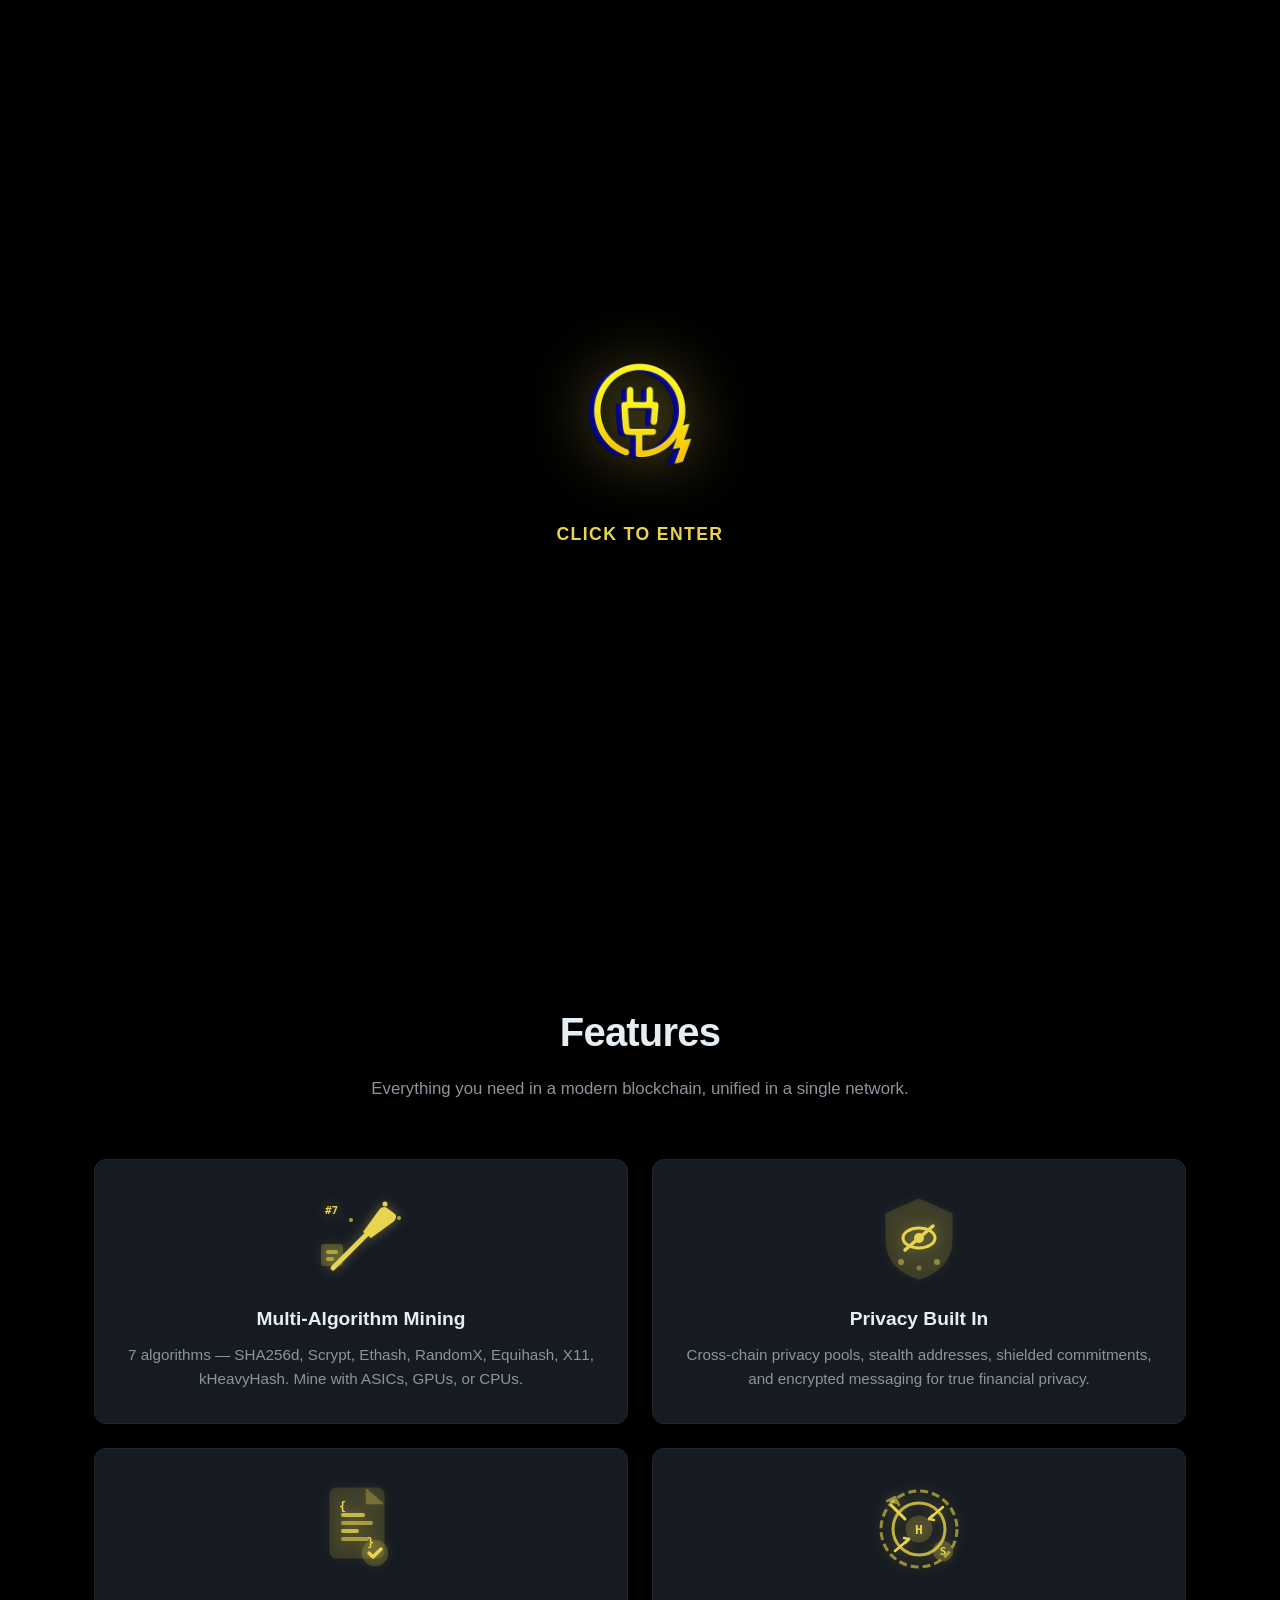
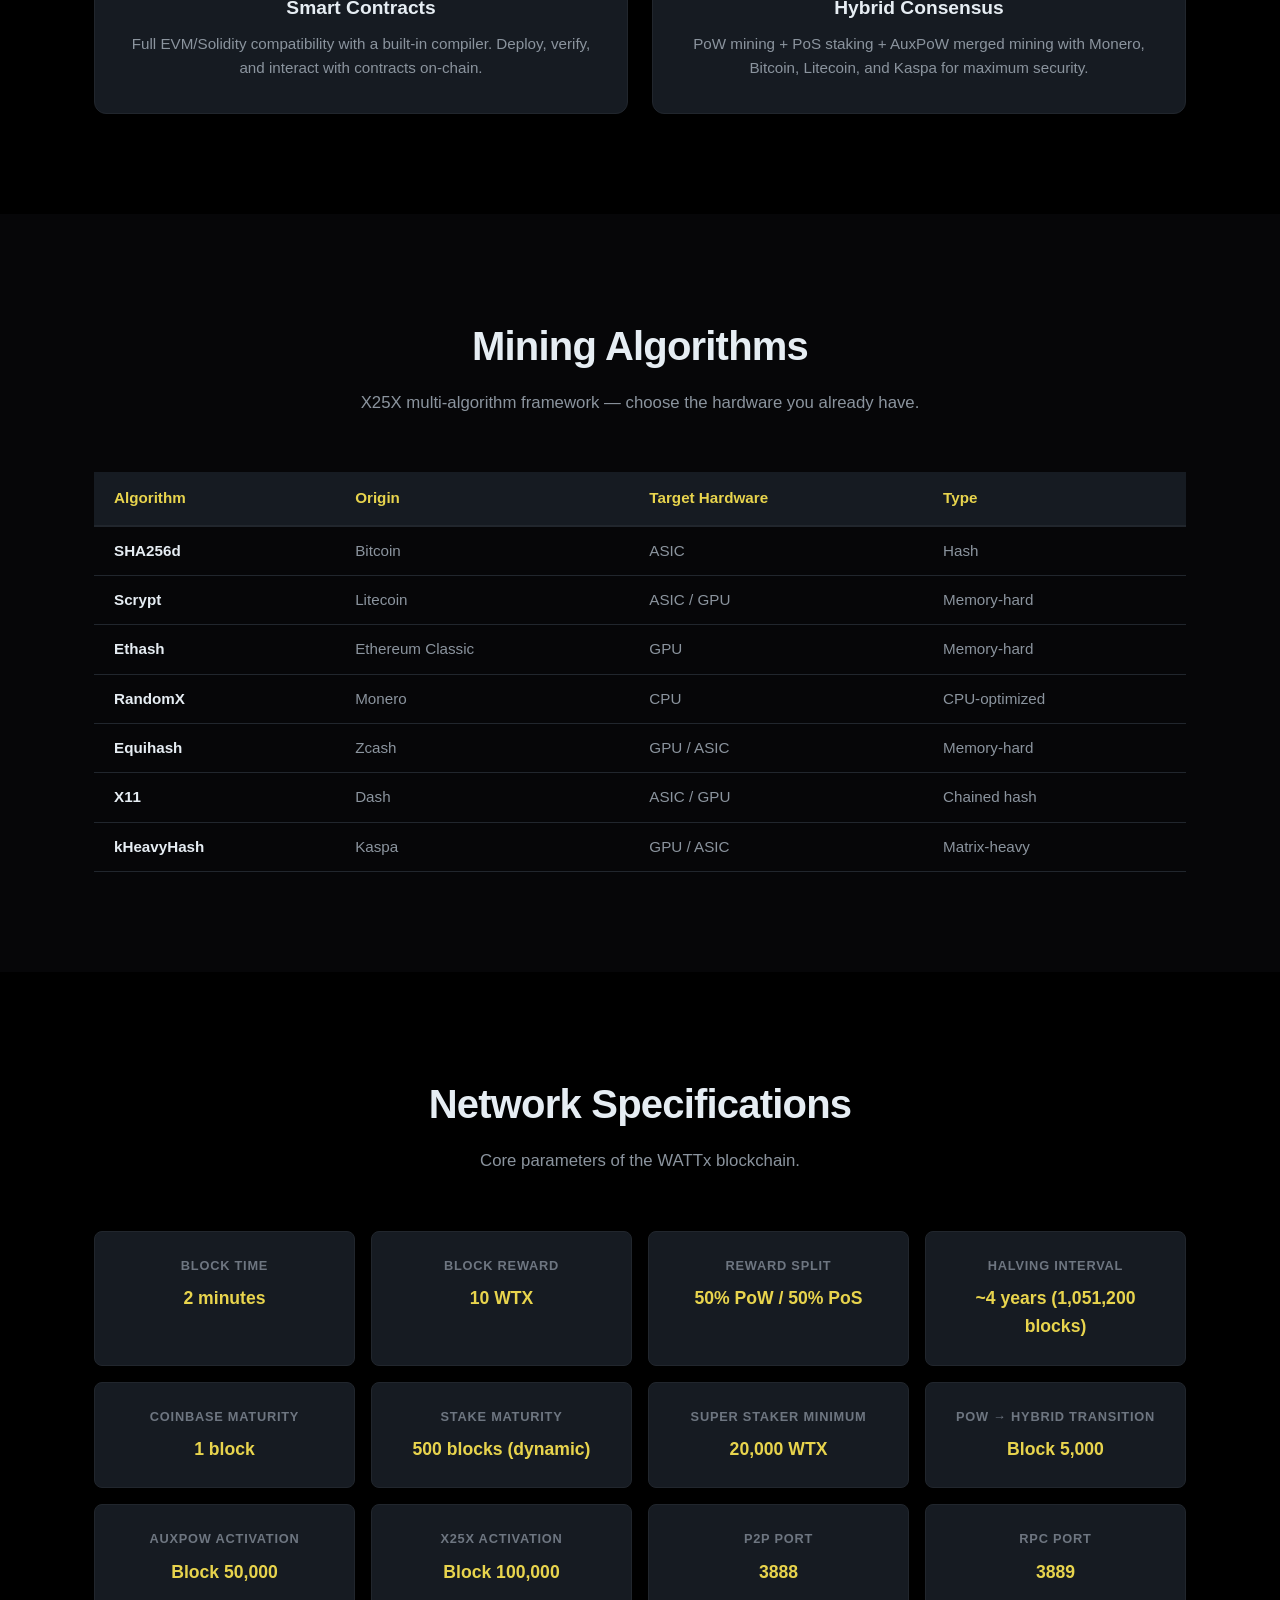
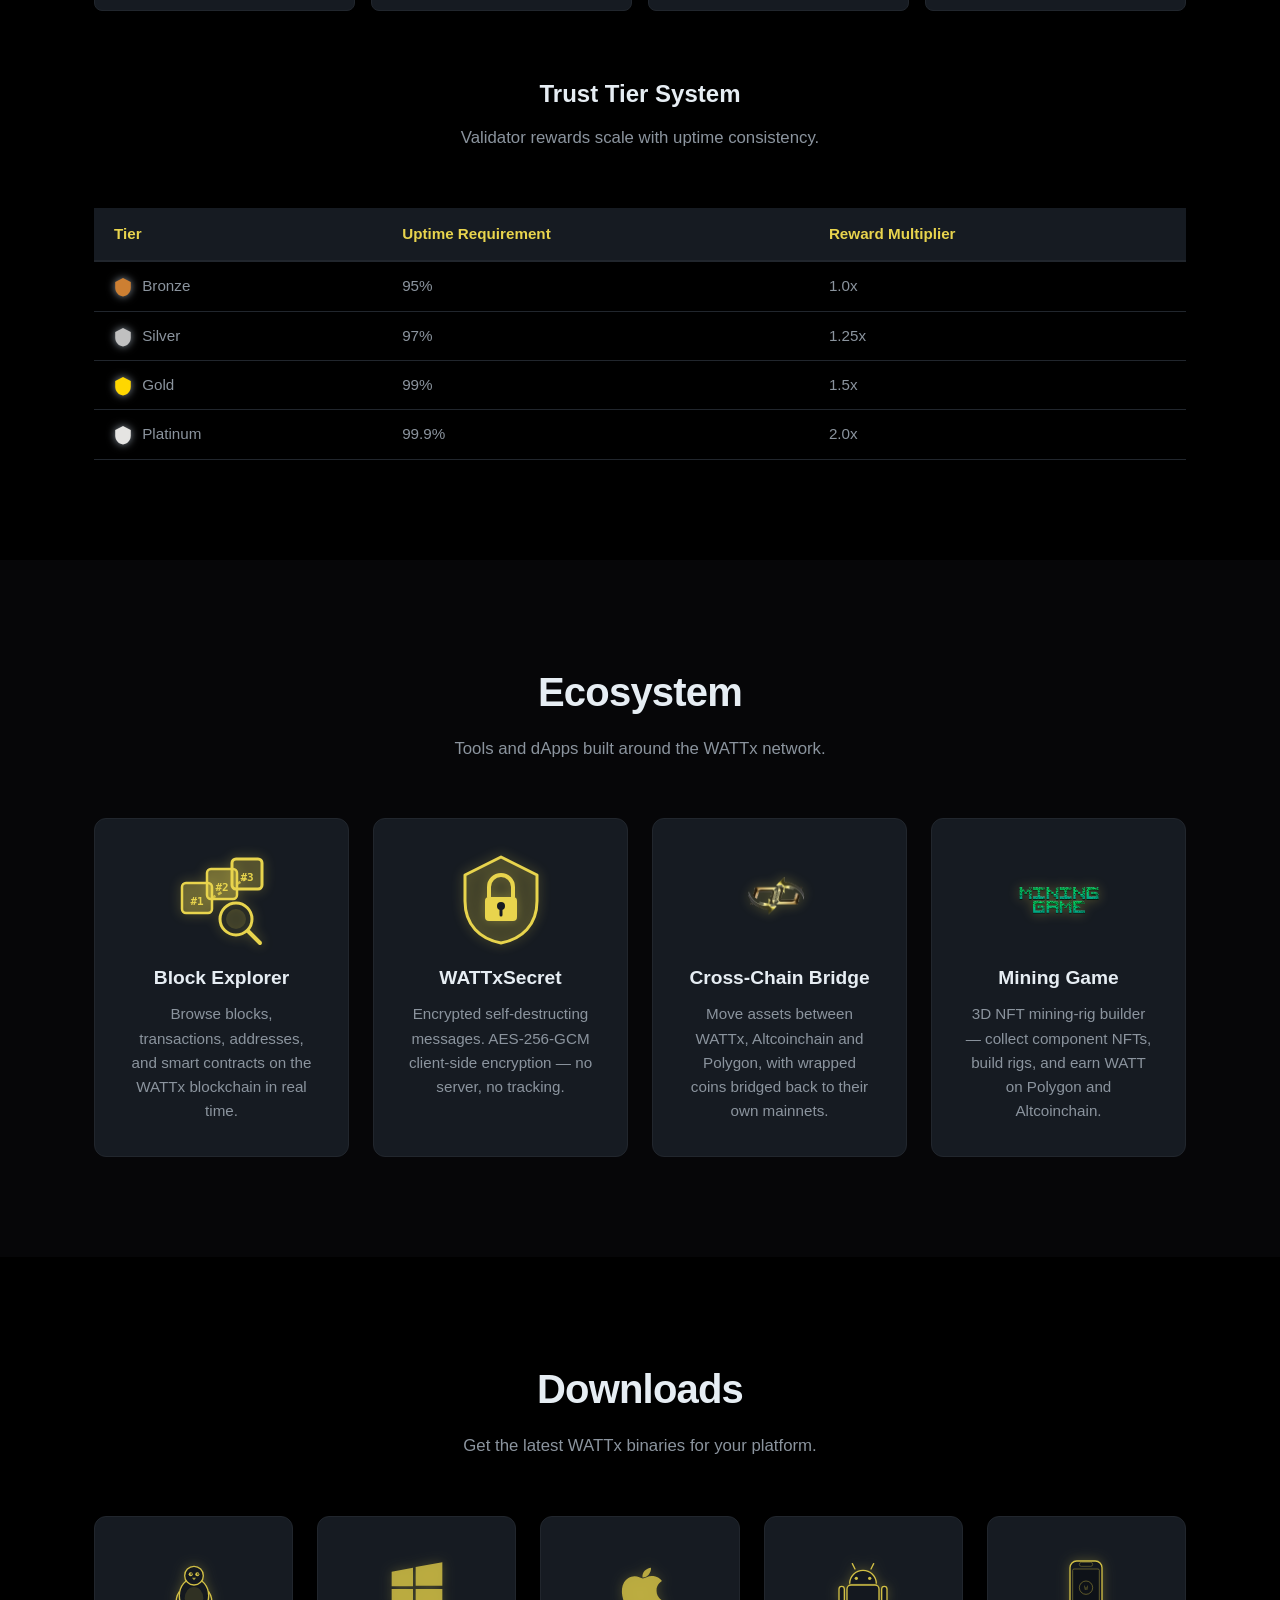
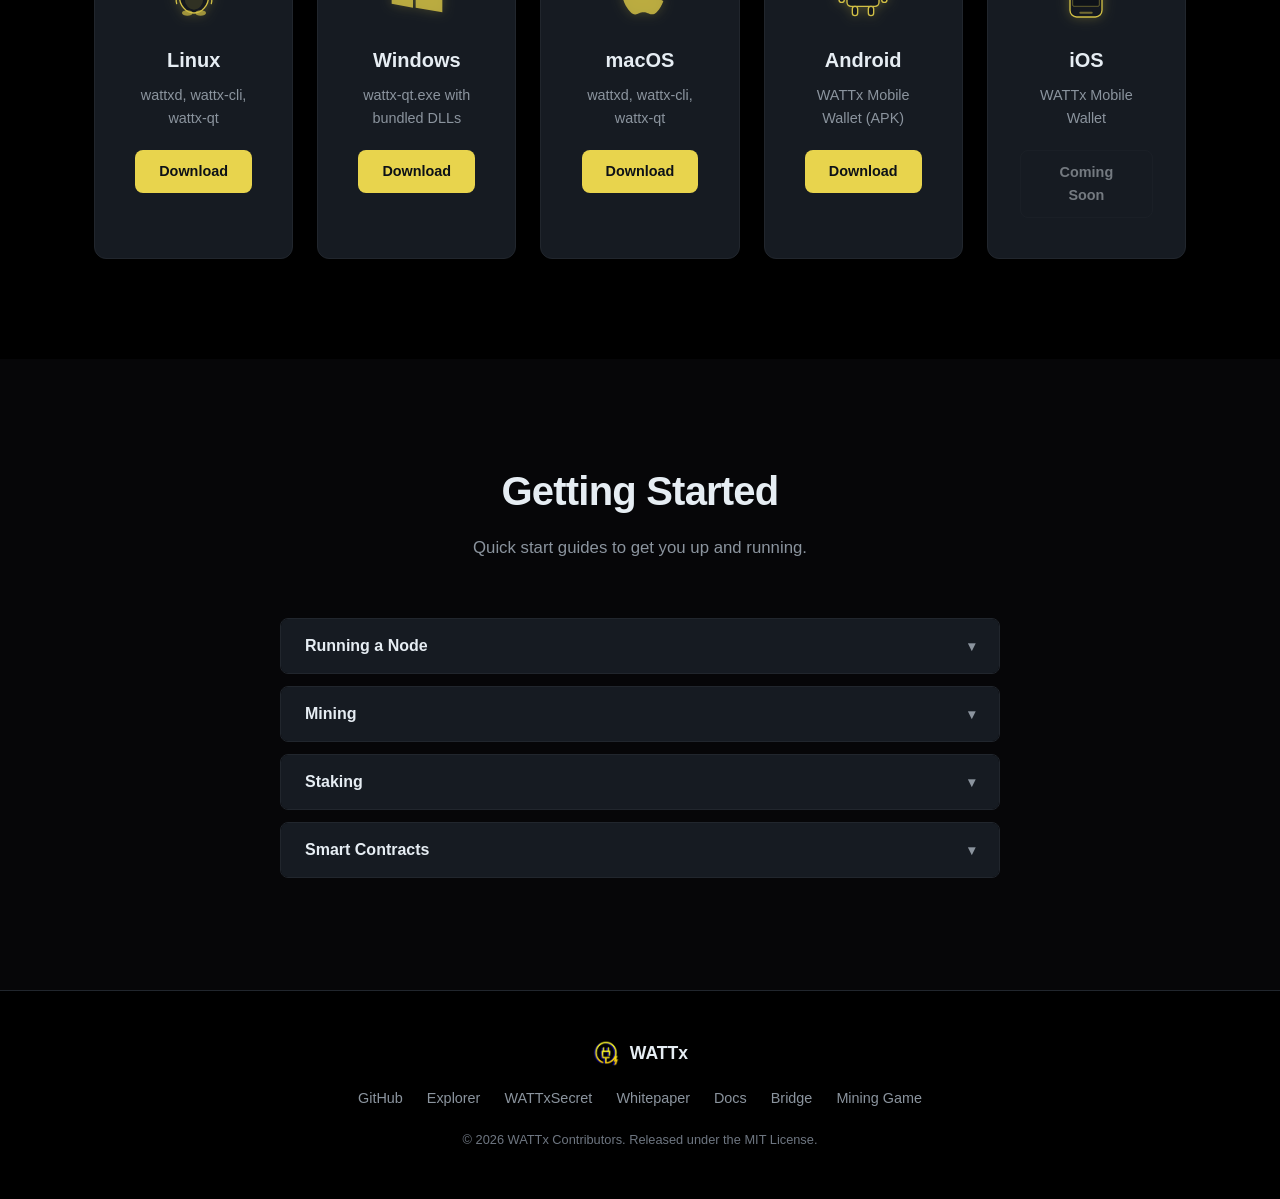
==== commit d3c696d3: "Link the docs site from the nav and footer docs.wattxchain.org is the operator manual (running a nod" ====
--- a/index.html
+++ b/index.html
@@ -38,8 +38,9 @@
         <li><a href="#specifications">Specifications</a></li>
         <li><a href="#ecosystem">Ecosystem</a></li>
         <li><a href="#downloads">Downloads</a></li>
-        <li><a href="#getting-started">Docs</a></li>
+        <li><a href="#getting-started">Quick Start</a></li>
         <li><a href="whitepaper.html">Whitepaper</a></li>
+        <li><a href="https://docs.wattxchain.org">Docs</a></li>
       </ul>
     </div>
   </nav>
@@ -443,6 +444,7 @@
         <a href="https://wtx-explorer.wattxchange.app" target="_blank" rel="noopener">Explorer</a>
         <a href="https://secret.wattxchain.org">WATTxSecret</a>
         <a href="whitepaper.html">Whitepaper</a>
+        <a href="https://docs.wattxchain.org">Docs</a>
         <a href="https://bridge.wattxchange.app" target="_blank" rel="noopener">Bridge</a>
         <a href="https://mining-game.wattxchange.app" target="_blank" rel="noopener">Mining Game</a>
       </div>
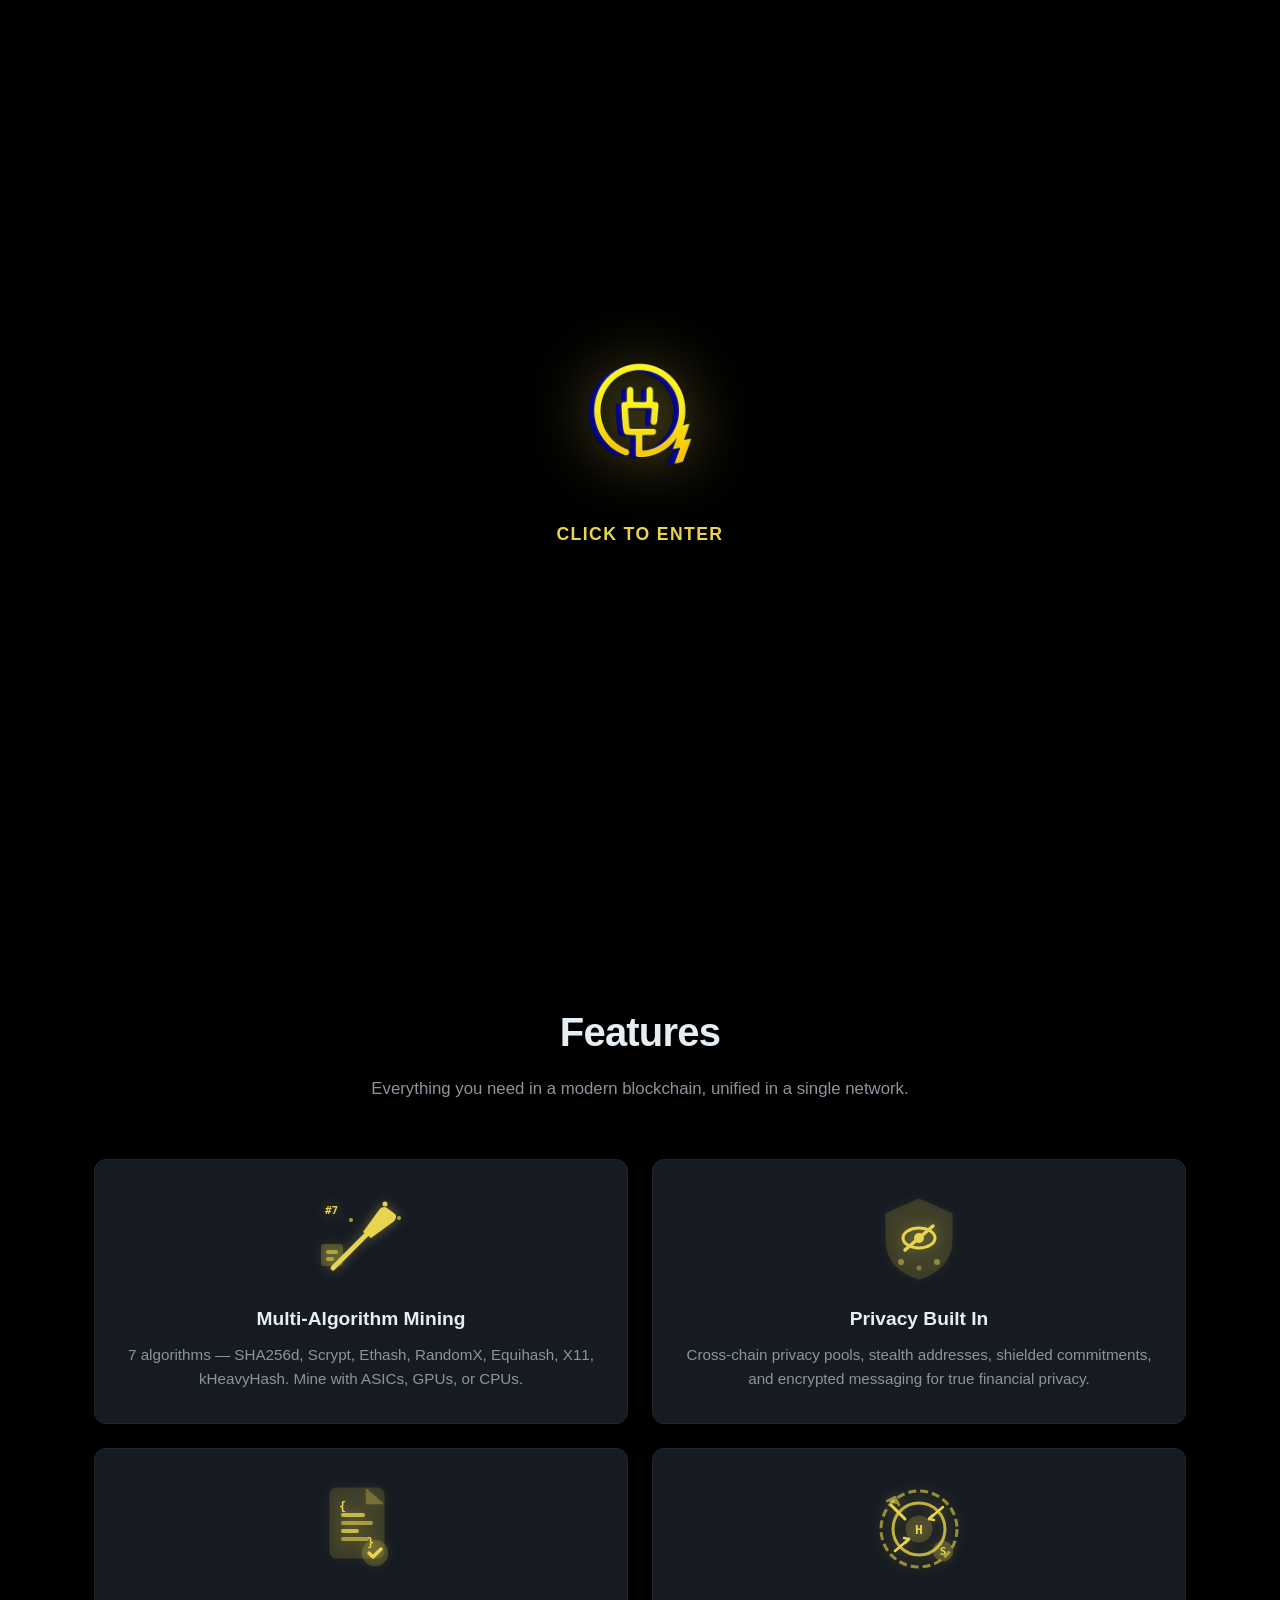
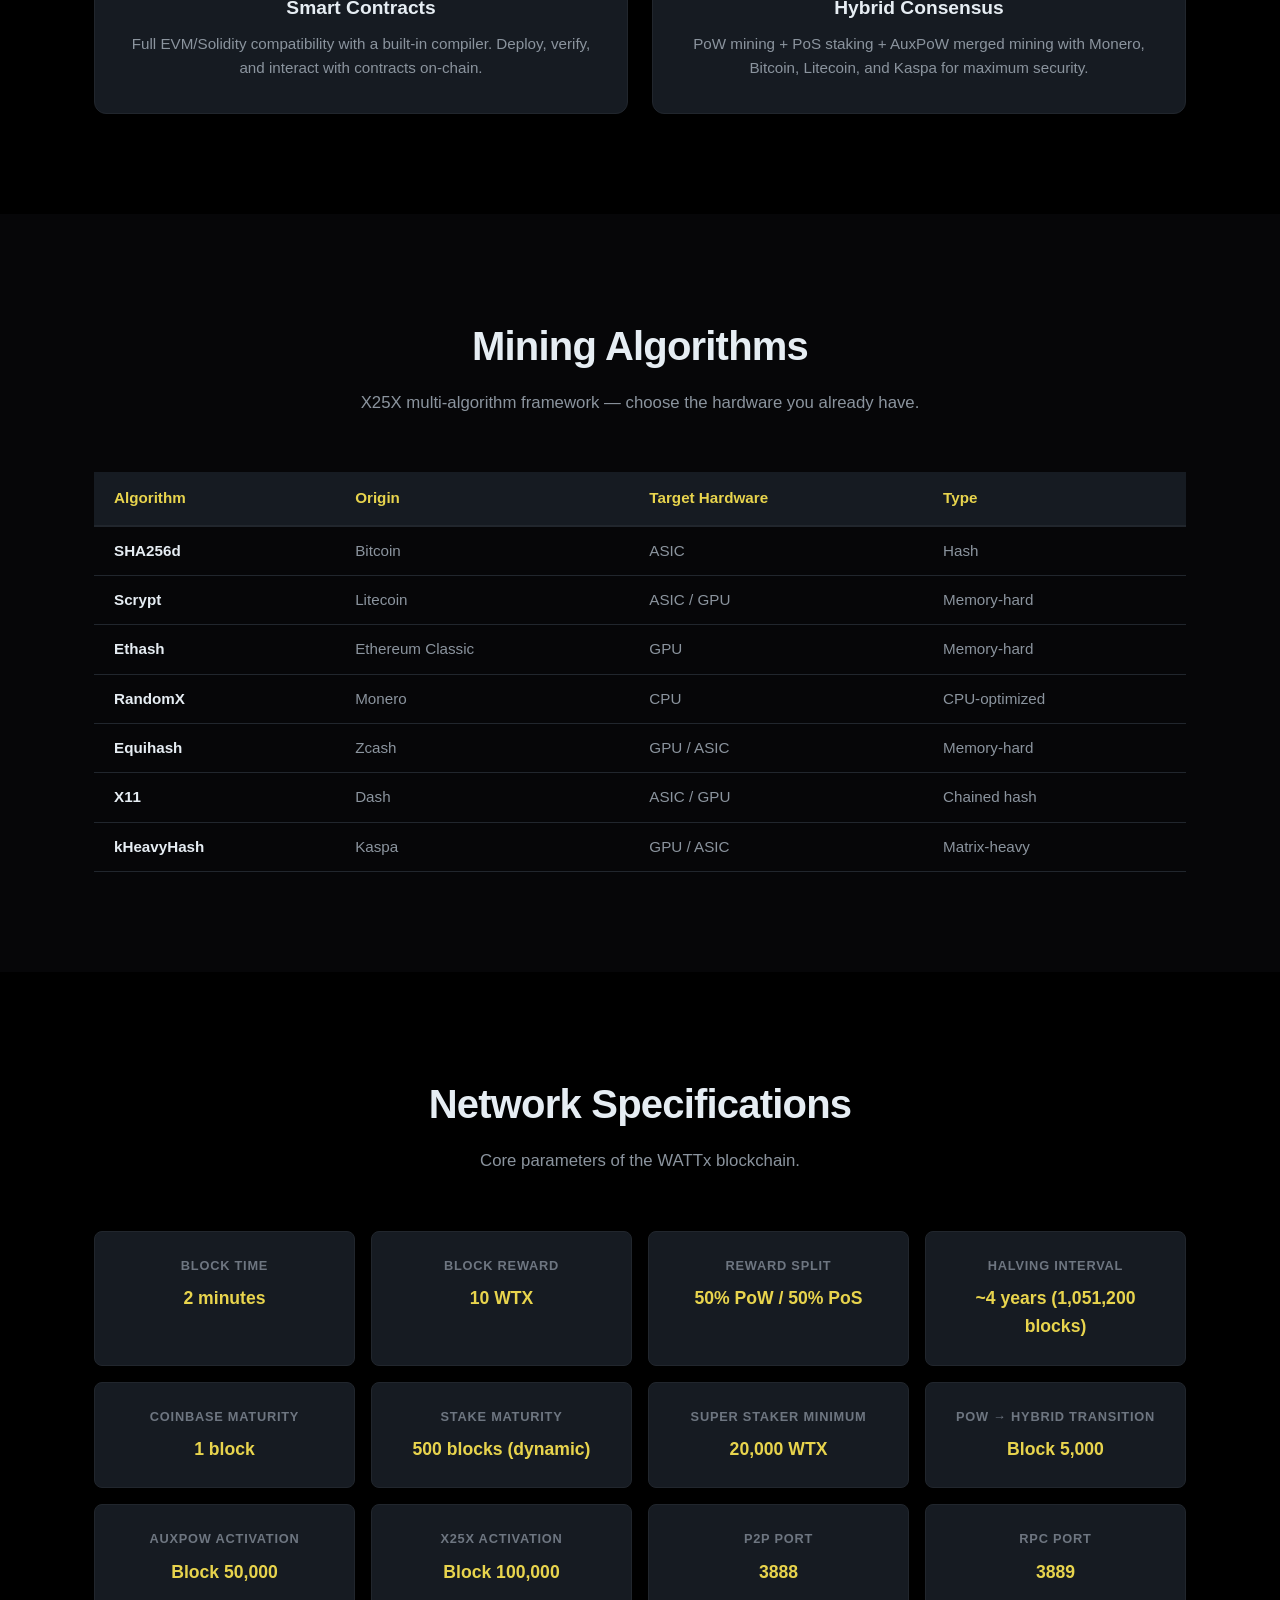
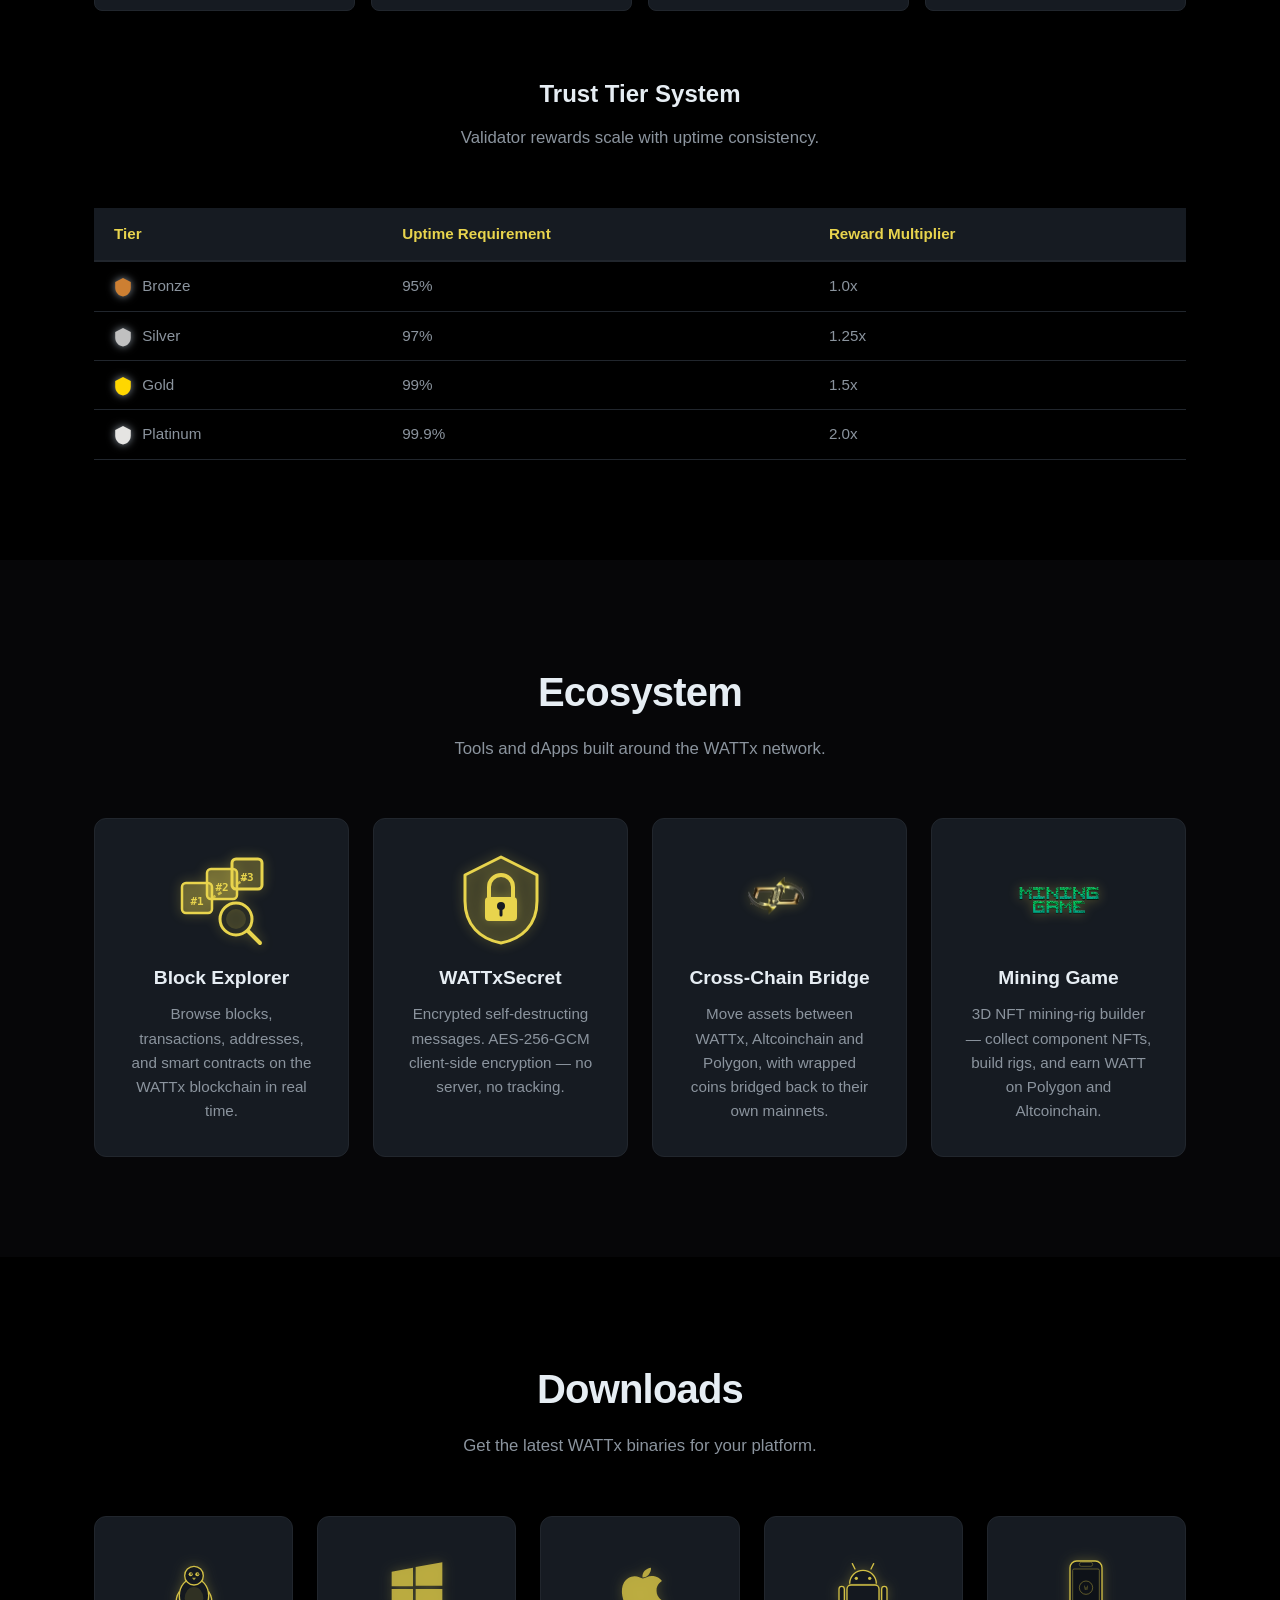
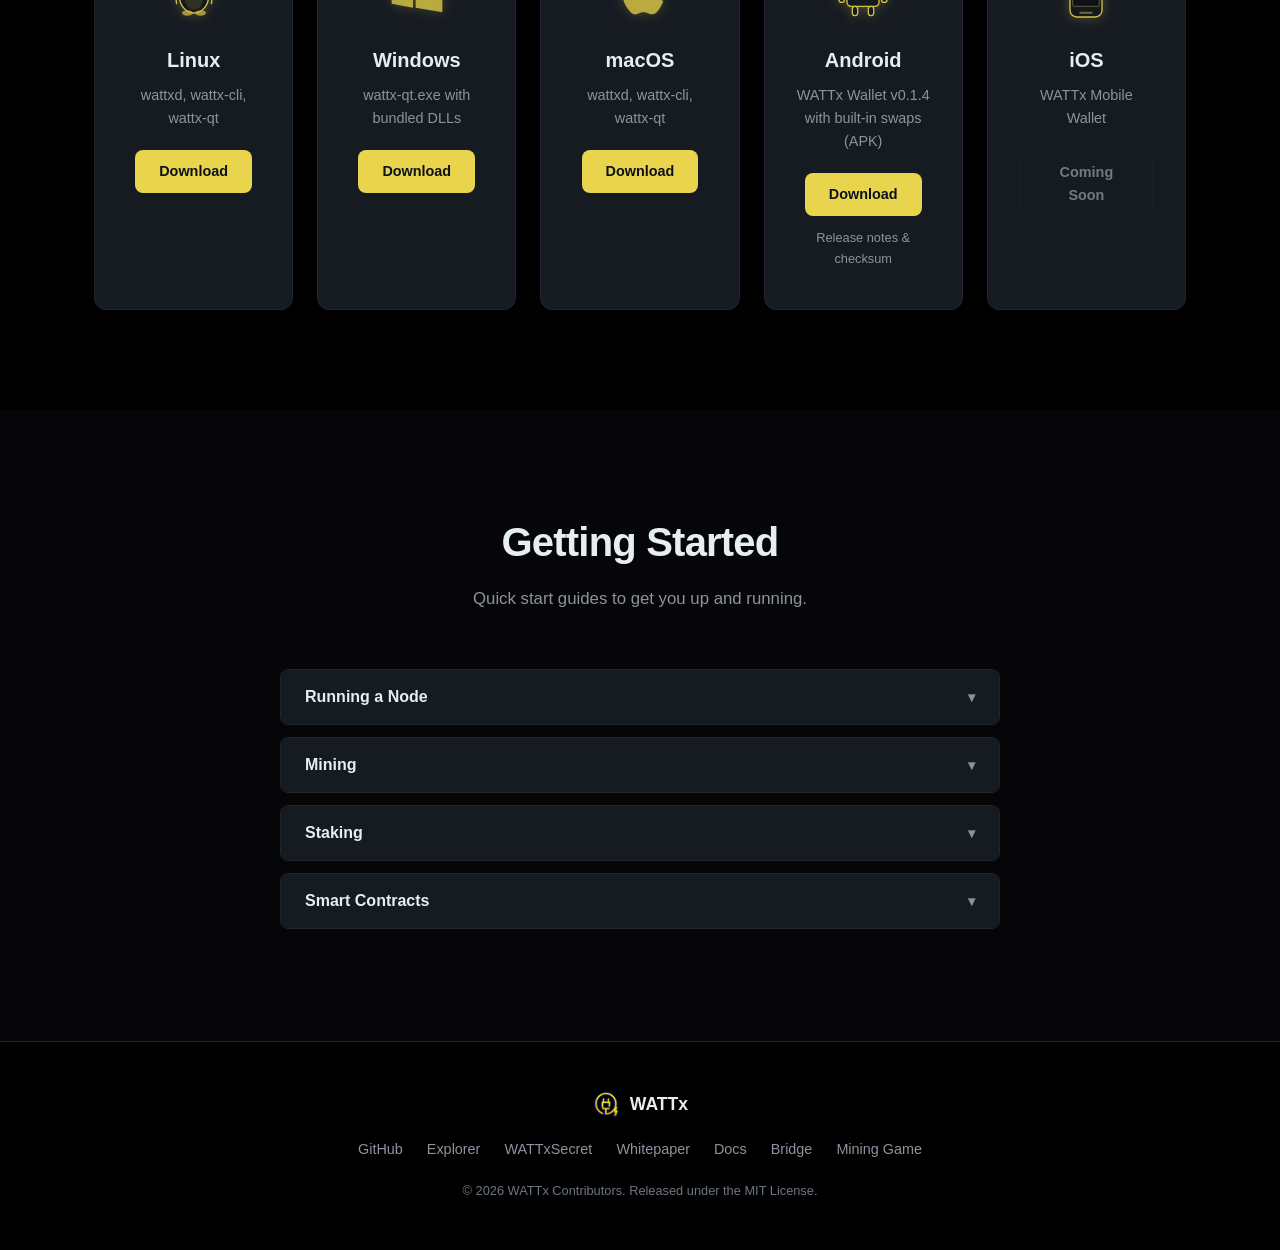
==== commit 2ebd6de1: "Link the WATTx Wallet v0.1.4 Android release (built-in swaps)" ====
--- a/index.html
+++ b/index.html
@@ -336,8 +336,9 @@
         <div class="download-card">
           <img src="assets/android.svg" alt="Android" class="download-logo gold-shine">
           <h3>Android</h3>
-          <p>WATTx Mobile Wallet (APK)</p>
-          <a href="https://github.com/WATTxChain/WATTx/releases" target="_blank" rel="noopener" class="btn btn-primary btn-sm">Download</a>
+          <p>WATTx Wallet v0.1.4 with built-in swaps (APK)</p>
+          <a href="https://github.com/nucash-mining/WATTxWallet/releases/download/v0.1.4/WATTxWallet-v0.1.4-android.apk" rel="noopener" class="btn btn-primary btn-sm">Download</a>
+          <a href="https://github.com/nucash-mining/WATTxWallet/releases/tag/v0.1.4" target="_blank" rel="noopener" class="download-notes">Release notes &amp; checksum</a>
         </div>
 
         <div class="download-card">
--- a/css/style.css
+++ b/css/style.css
@@ -698,6 +698,17 @@
   margin-bottom: 20px;
 }
 
+.download-notes {
+  display: block;
+  margin-top: 12px;
+  color: var(--text-muted);
+  font-size: 0.8rem;
+}
+
+.download-notes:hover {
+  color: var(--gold);
+}
+
 /* ============================================
    Accordion
    ============================================ */
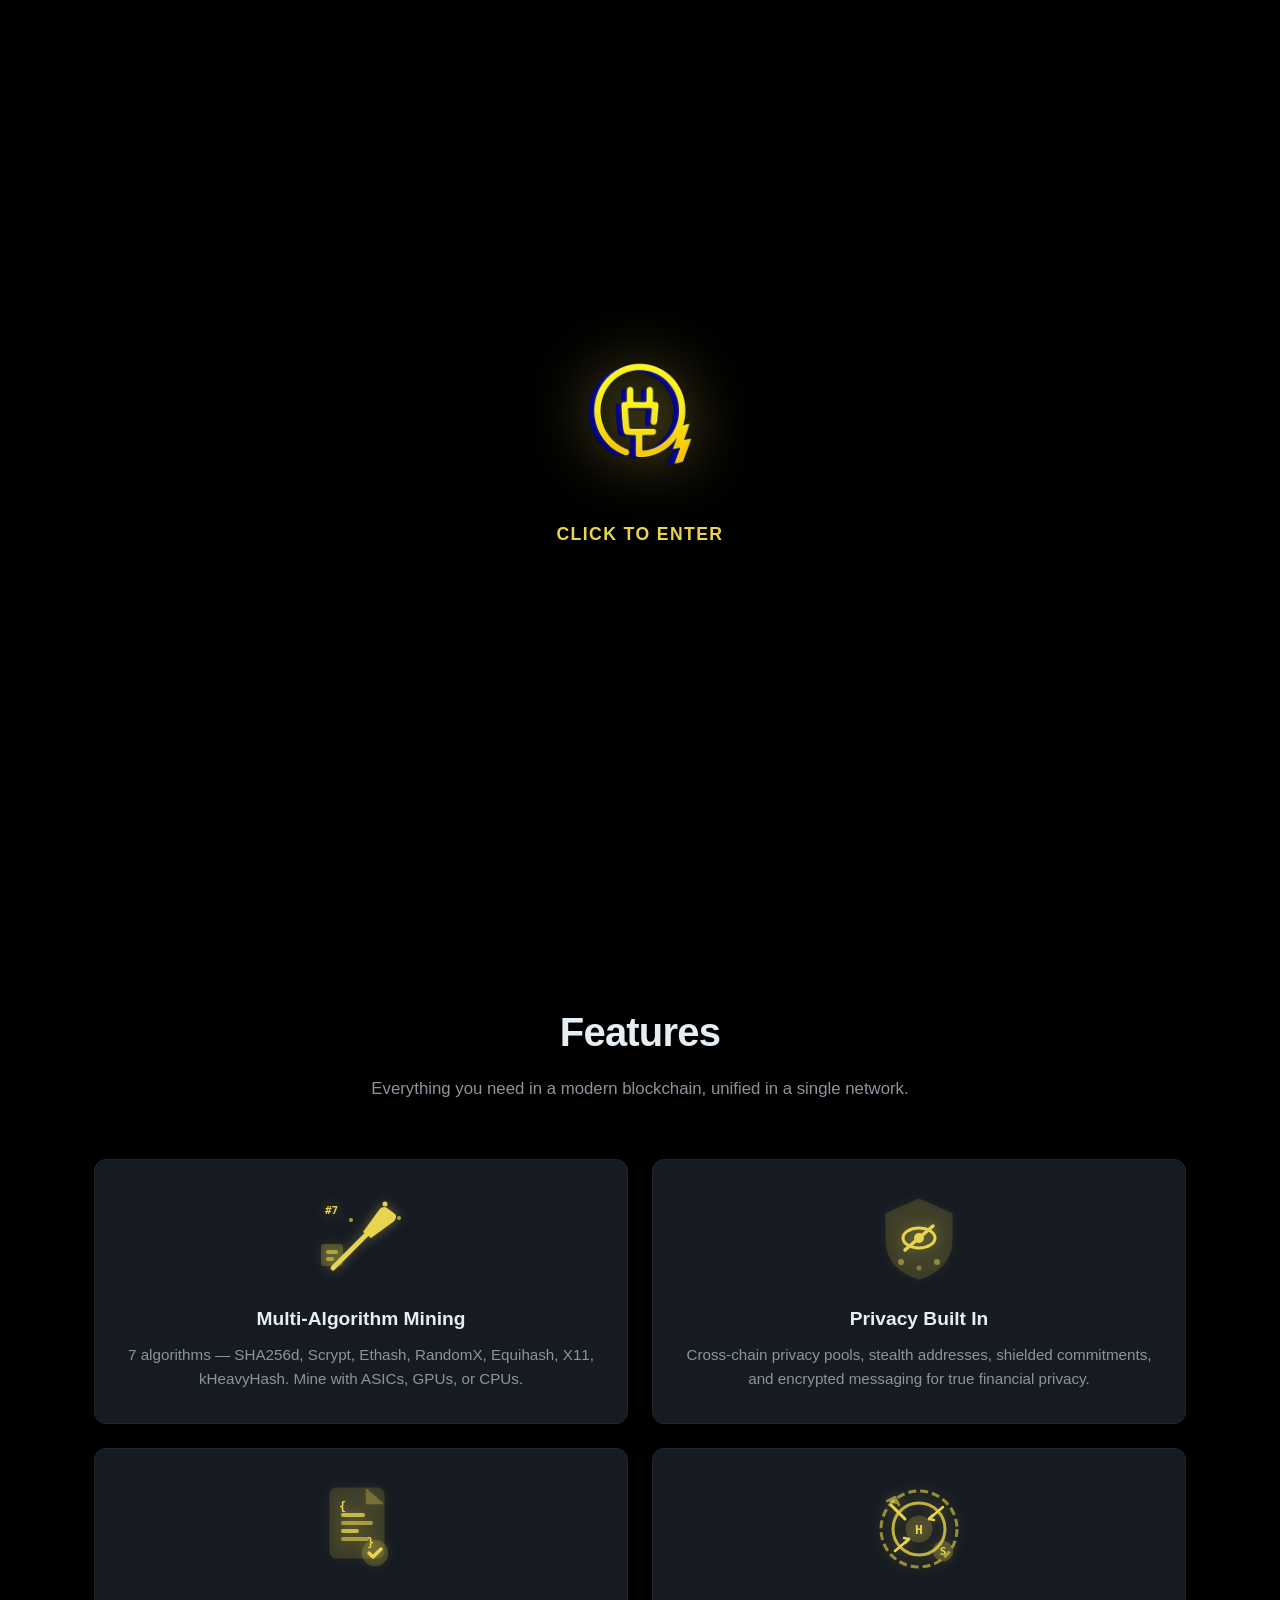
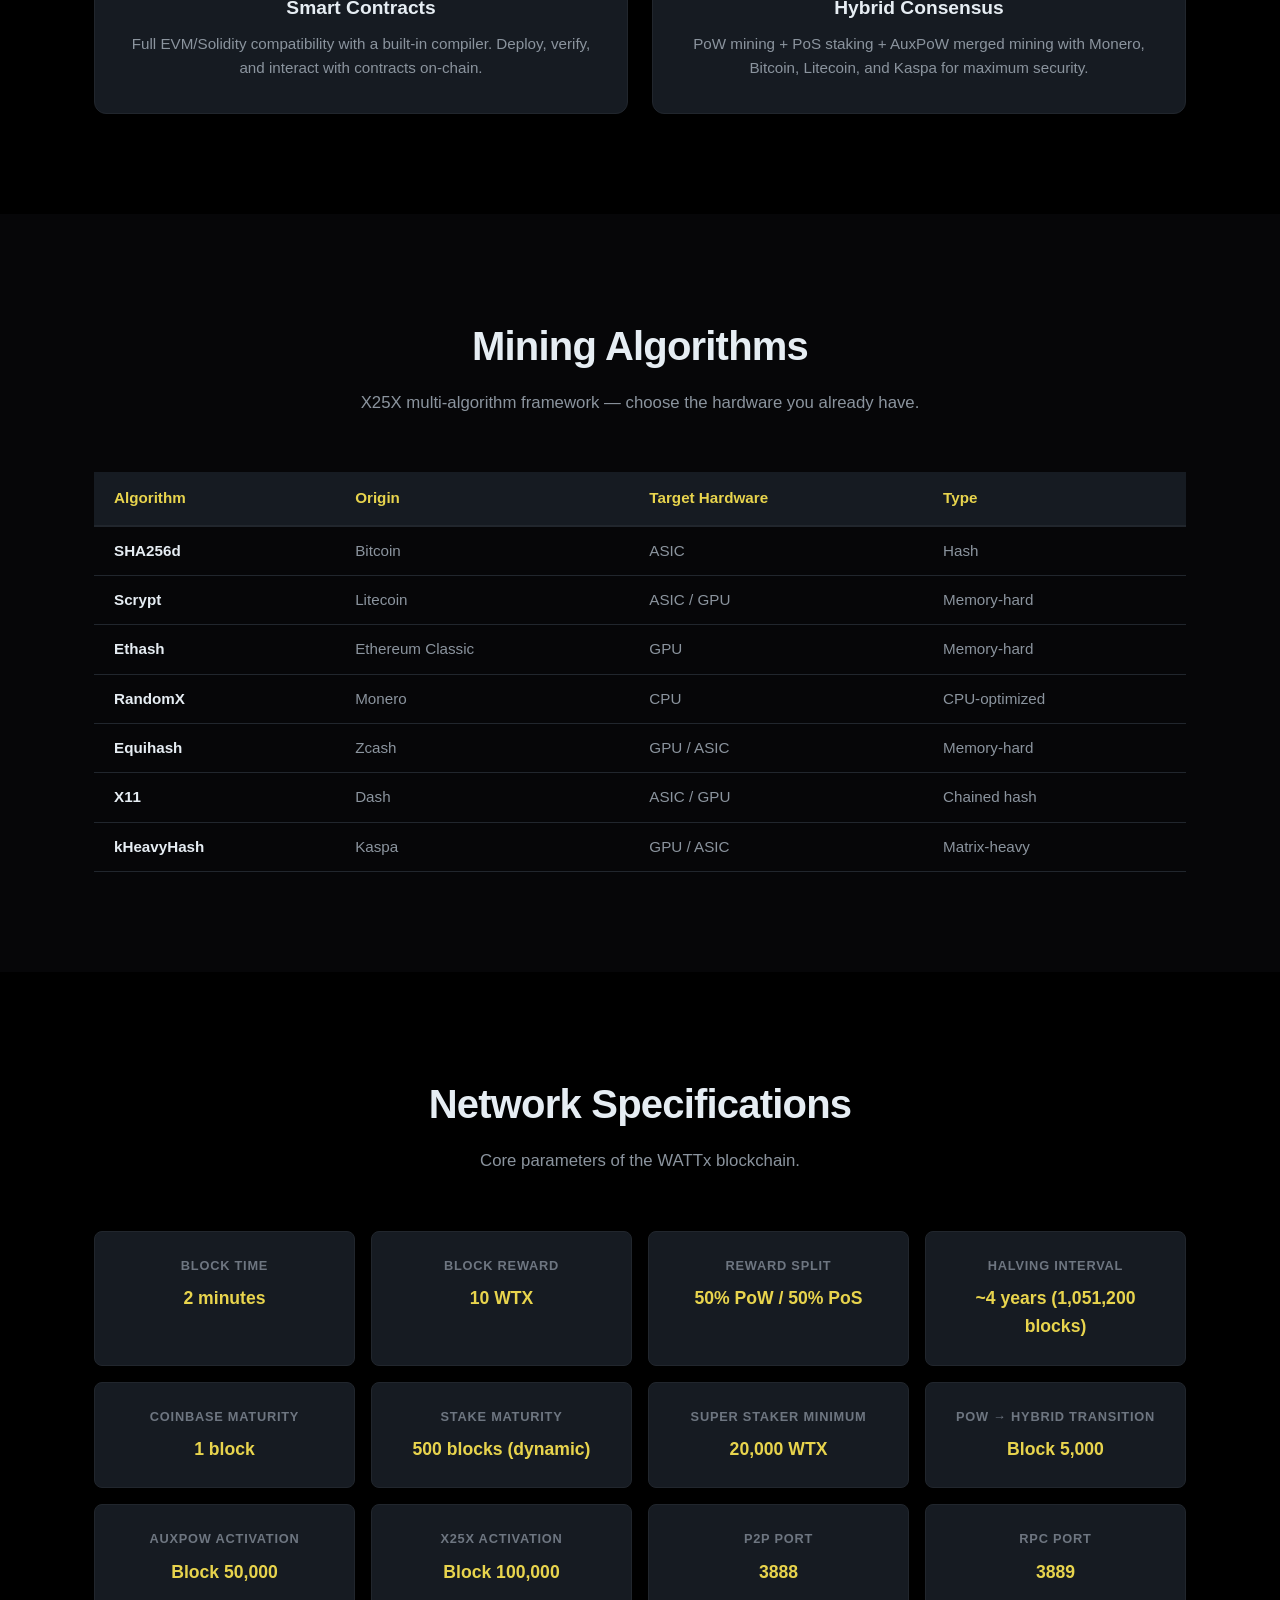
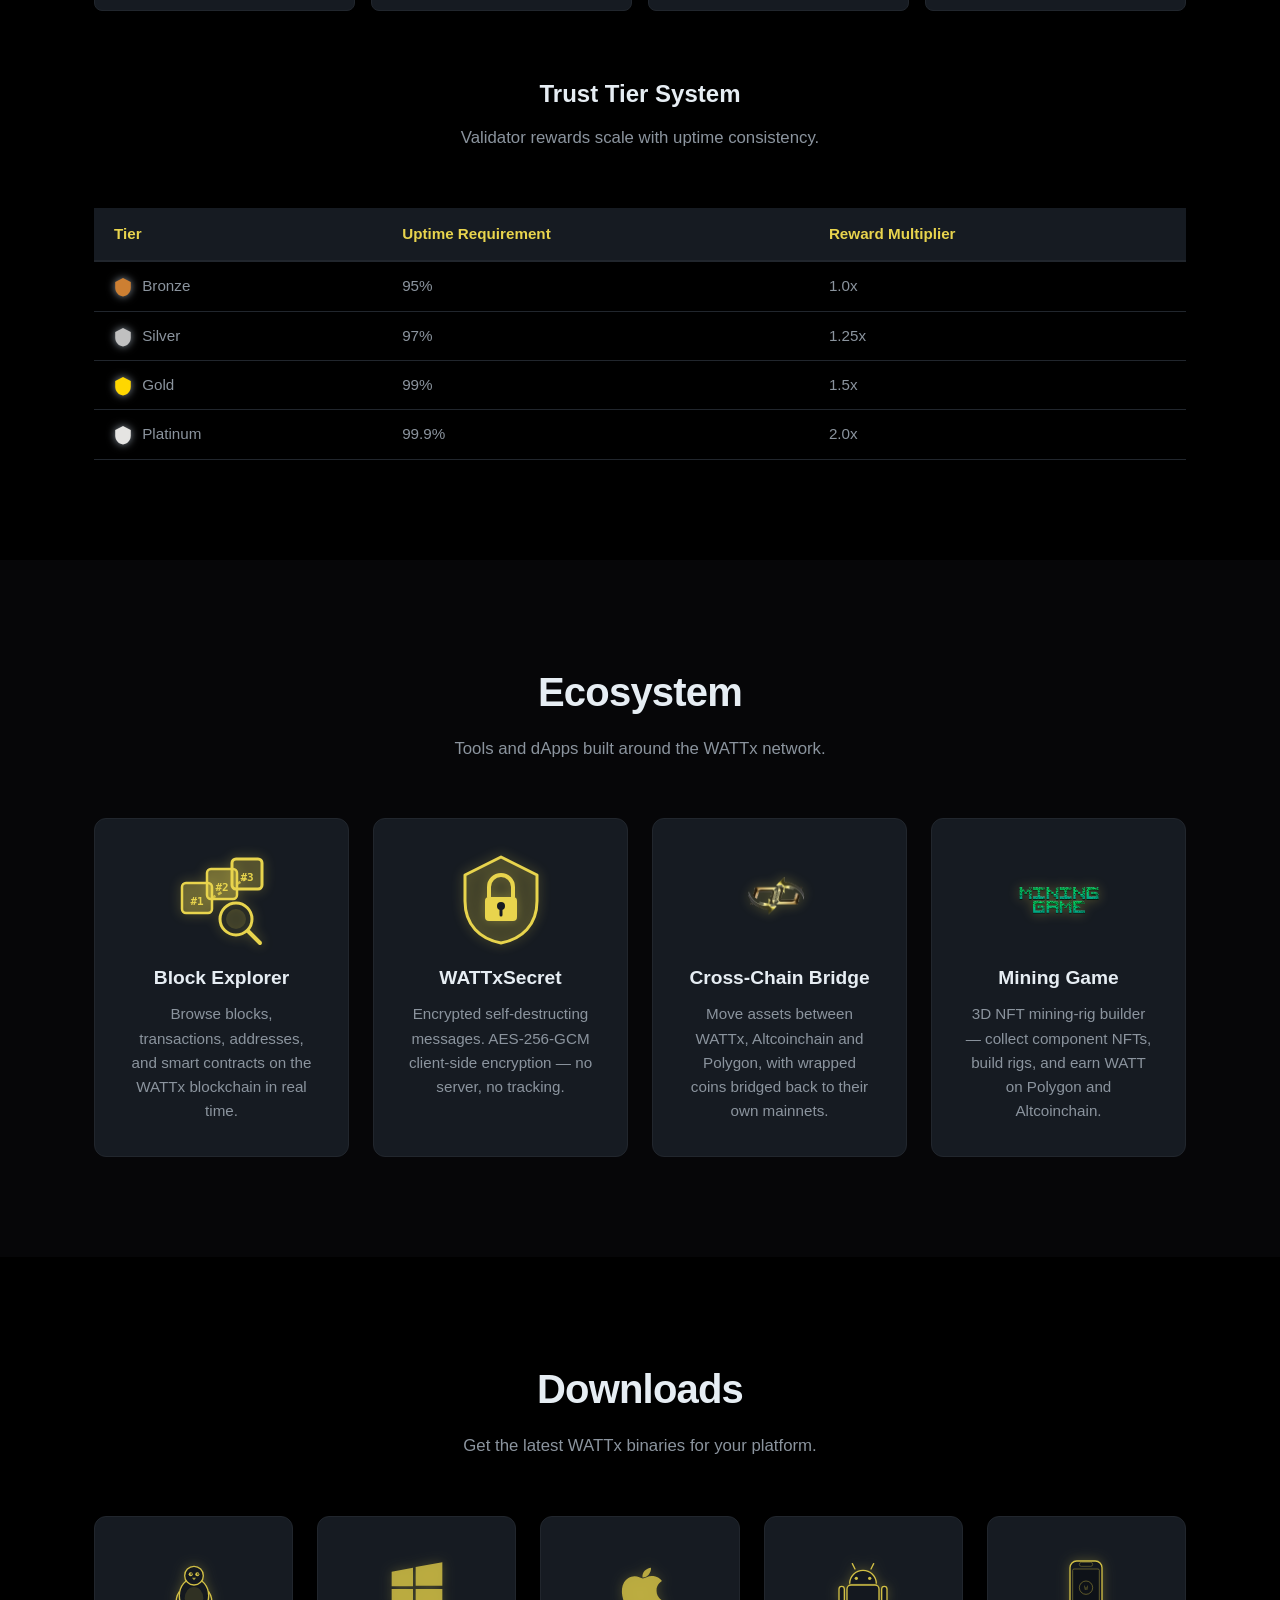
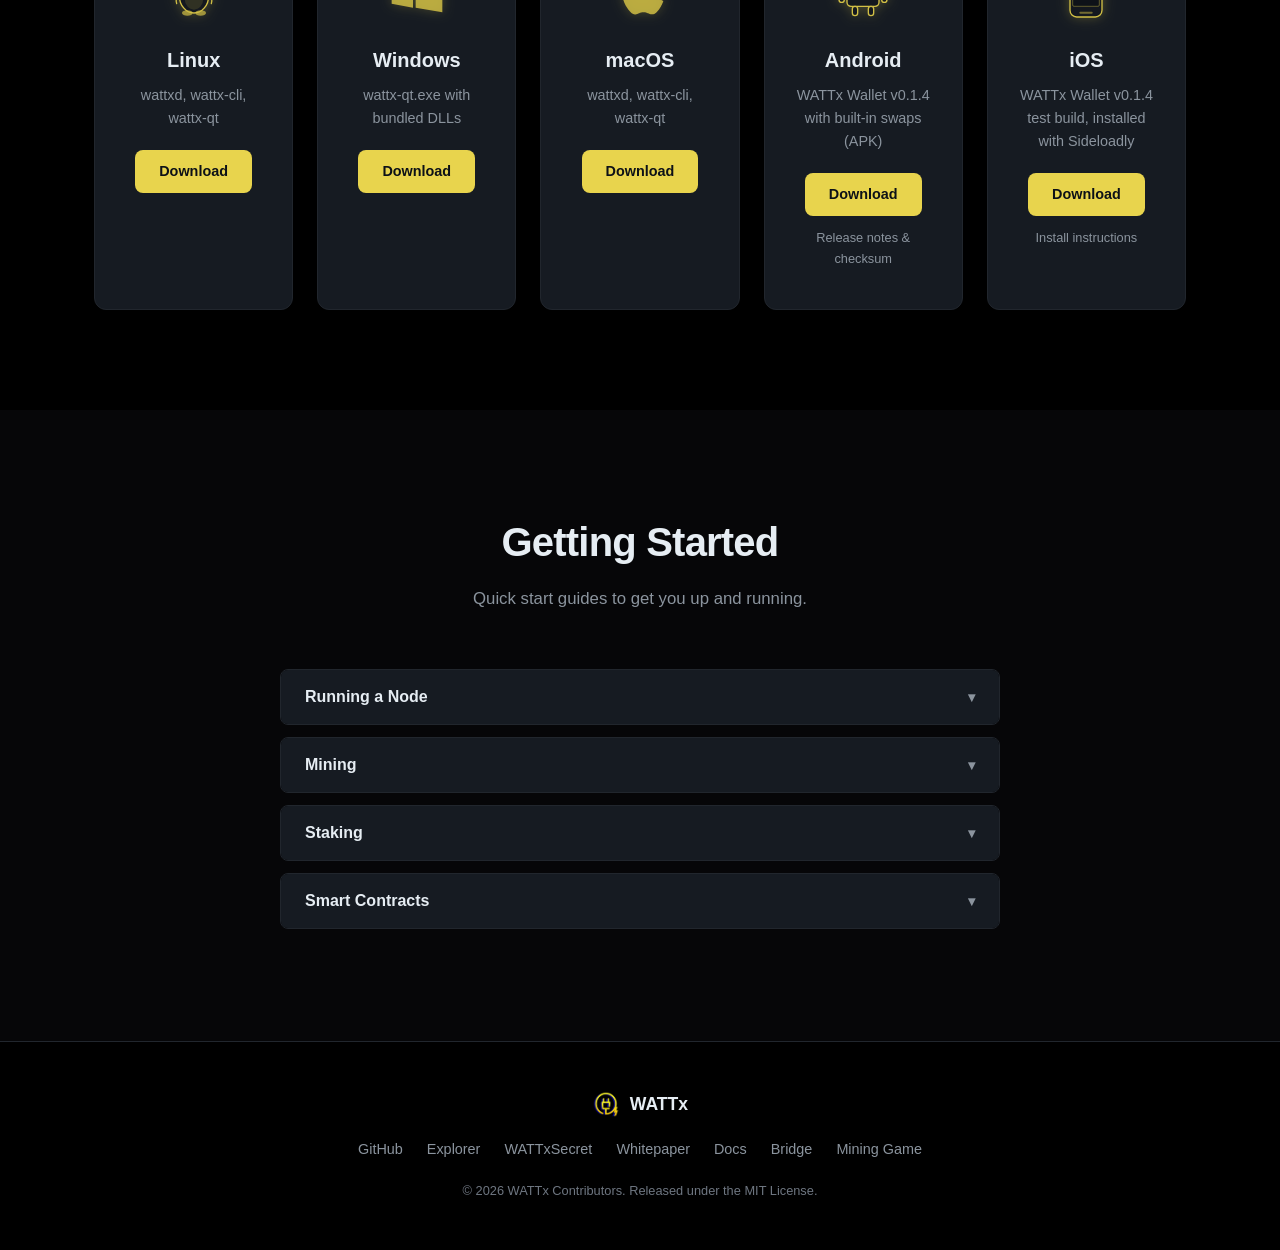
==== commit de7c366c: "Add the iPhone wallet download and Sideloadly install guide" ====
--- a/index.html
+++ b/index.html
@@ -344,8 +344,9 @@
         <div class="download-card">
           <img src="assets/ios.svg" alt="iOS" class="download-logo gold-shine">
           <h3>iOS</h3>
-          <p>WATTx Mobile Wallet</p>
-          <span class="btn btn-secondary btn-sm btn-disabled">Coming Soon</span>
+          <p>WATTx Wallet v0.1.4 test build, installed with Sideloadly</p>
+          <a href="https://github.com/nucash-mining/WATTxWallet/releases/download/v0.1.4/WATTxWallet-v0.1.4-ios-unsigned.ipa" rel="noopener" class="btn btn-primary btn-sm">Download</a>
+          <a href="ios-install.html" class="download-notes">Install instructions</a>
         </div>
 
       </div>
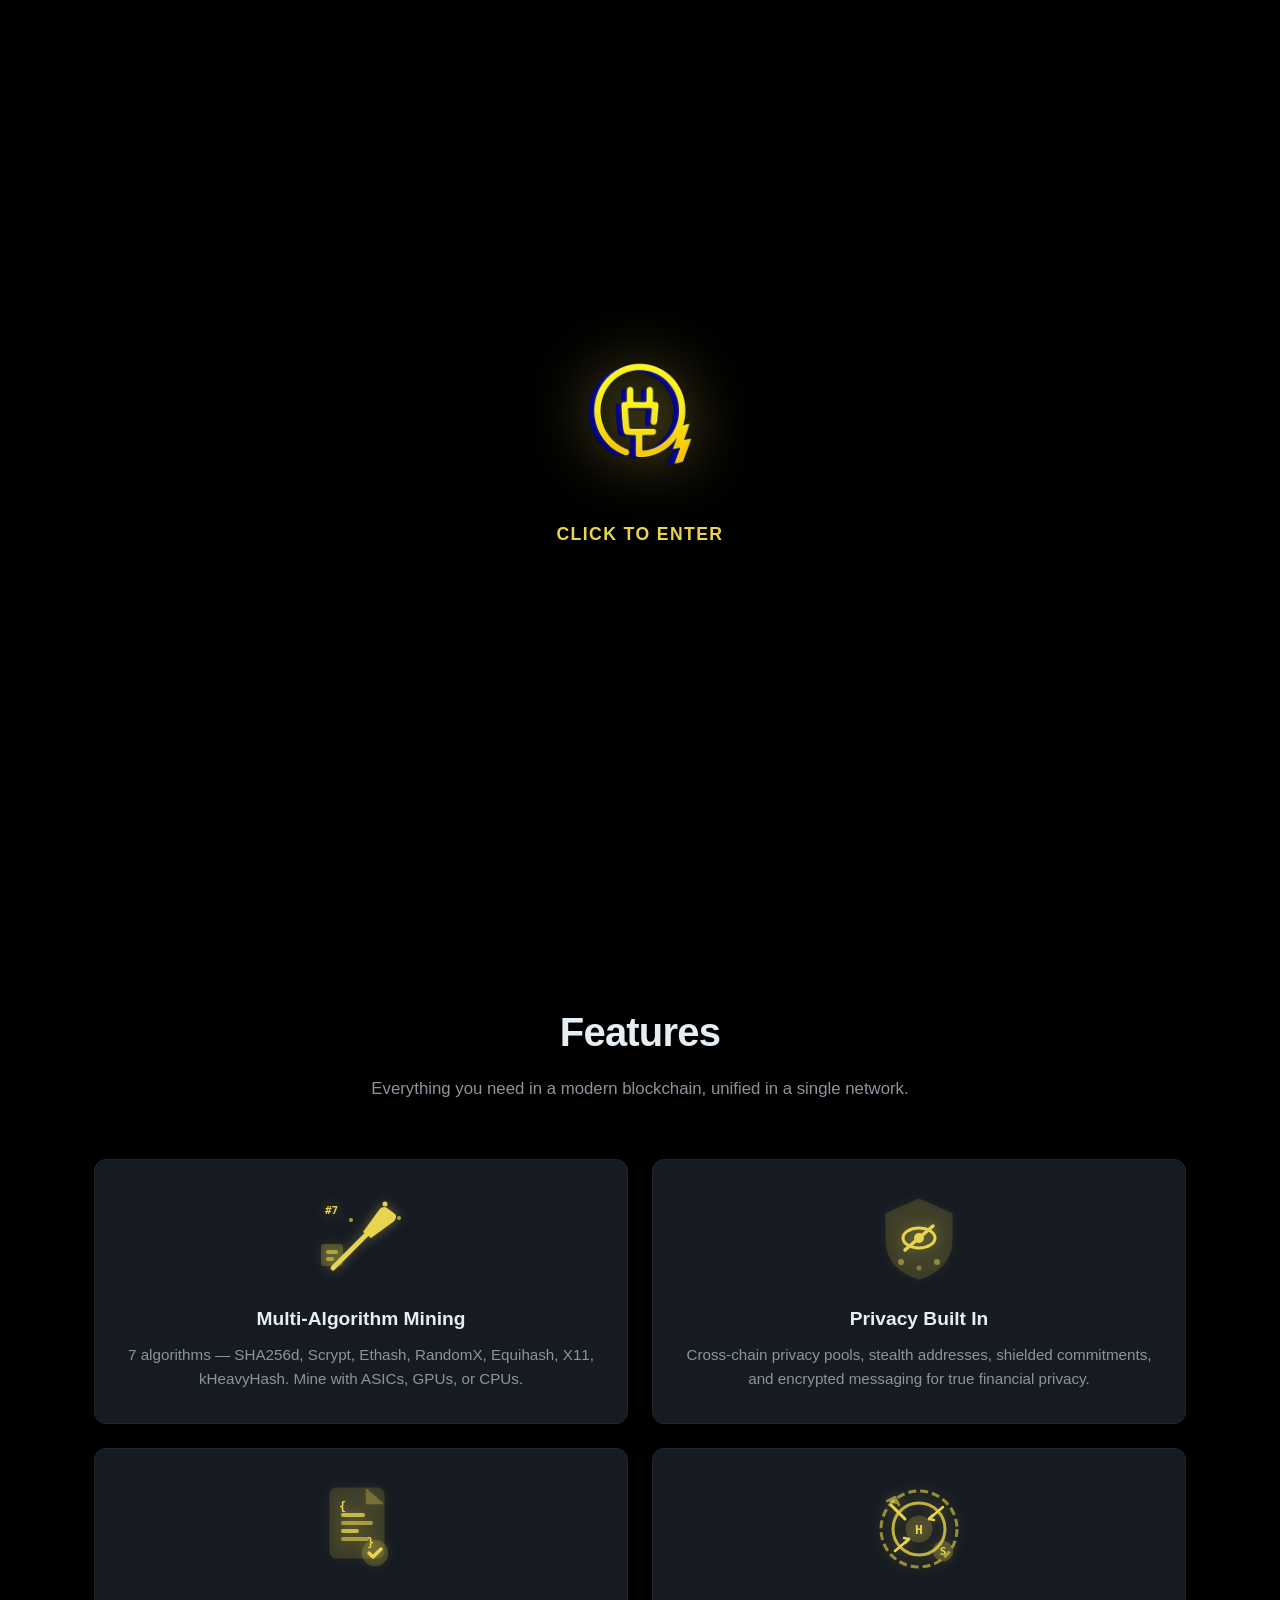
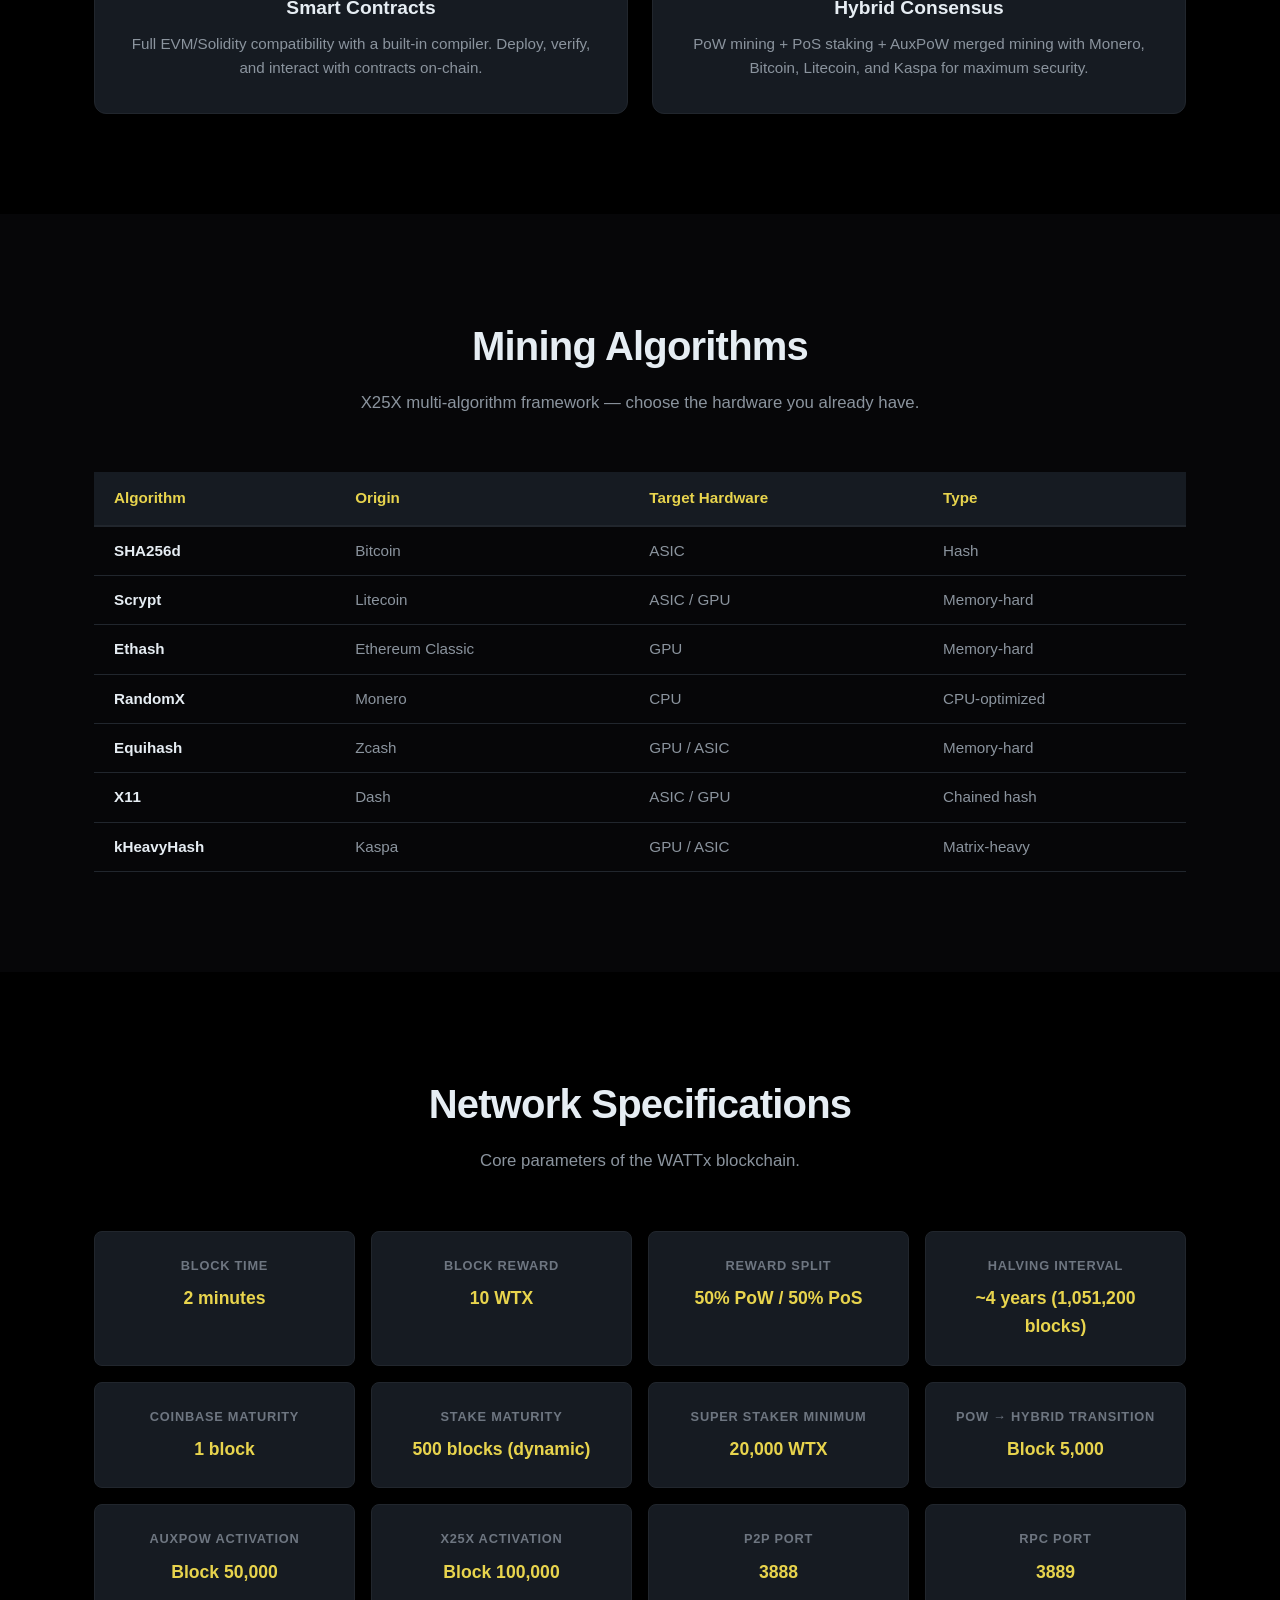
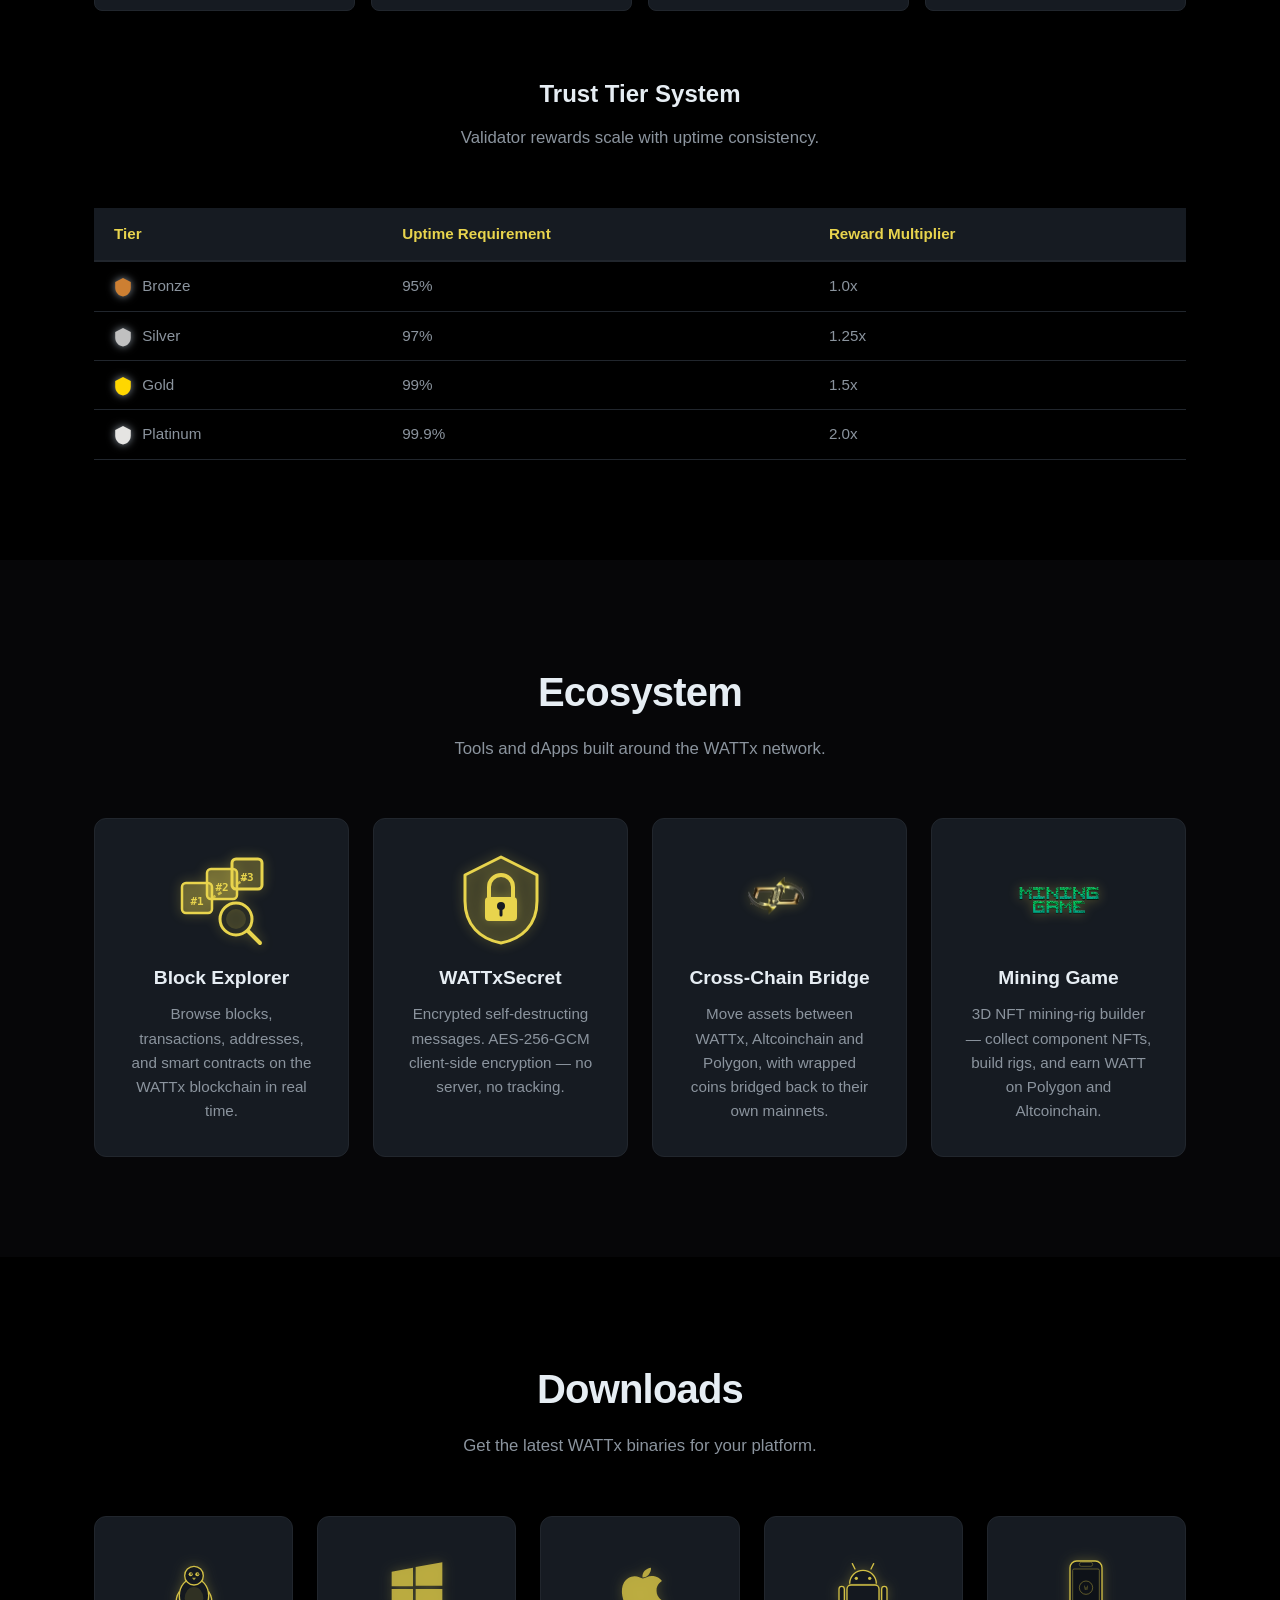
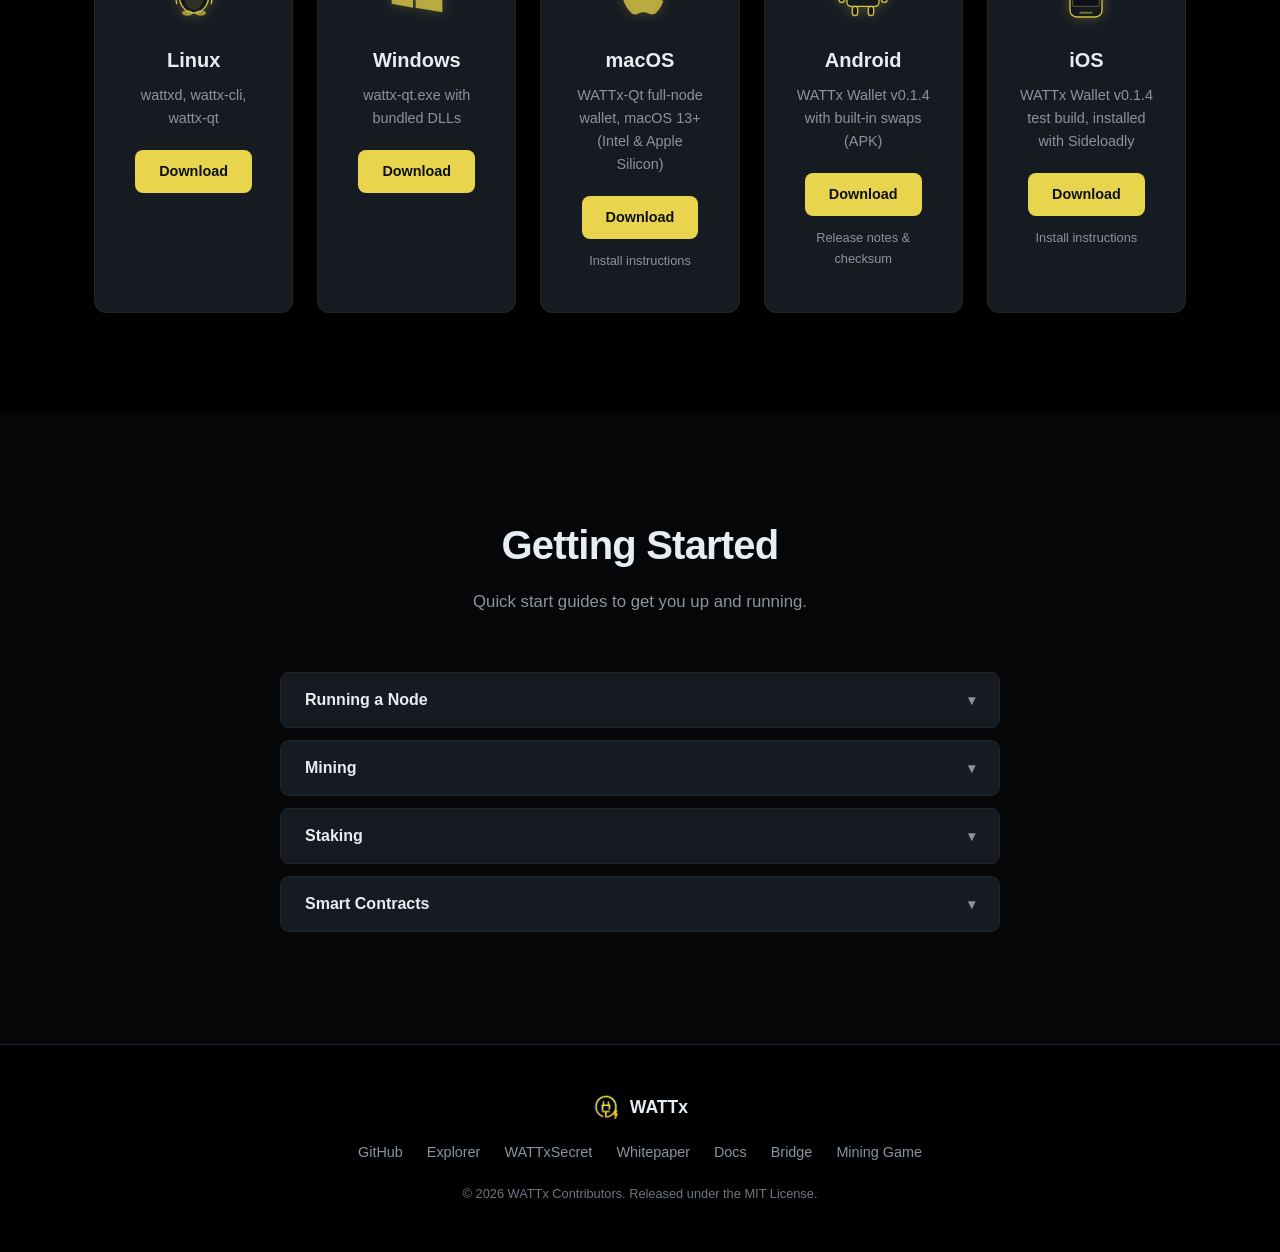
==== commit 0491f86e: "Add the macOS wallet download and install guide" ====
--- a/index.html
+++ b/index.html
@@ -329,8 +329,9 @@
         <div class="download-card">
           <img src="assets/apple.svg" alt="macOS" class="download-logo gold-shine">
           <h3>macOS</h3>
-          <p>wattxd, wattx-cli, wattx-qt</p>
-          <a href="https://github.com/WATTxChain/WATTx/releases" target="_blank" rel="noopener" class="btn btn-primary btn-sm">Download</a>
+          <p>WATTx-Qt full-node wallet, macOS 13+ (Intel &amp; Apple Silicon)</p>
+          <a href="https://github.com/WATTxChain/WATTx/releases/download/v0.1.7.7/WATTx-0.1.7.7-macos-x86_64.zip" rel="noopener" class="btn btn-primary btn-sm">Download</a>
+          <a href="macos-install.html" class="download-notes">Install instructions</a>
         </div>
 
         <div class="download-card">
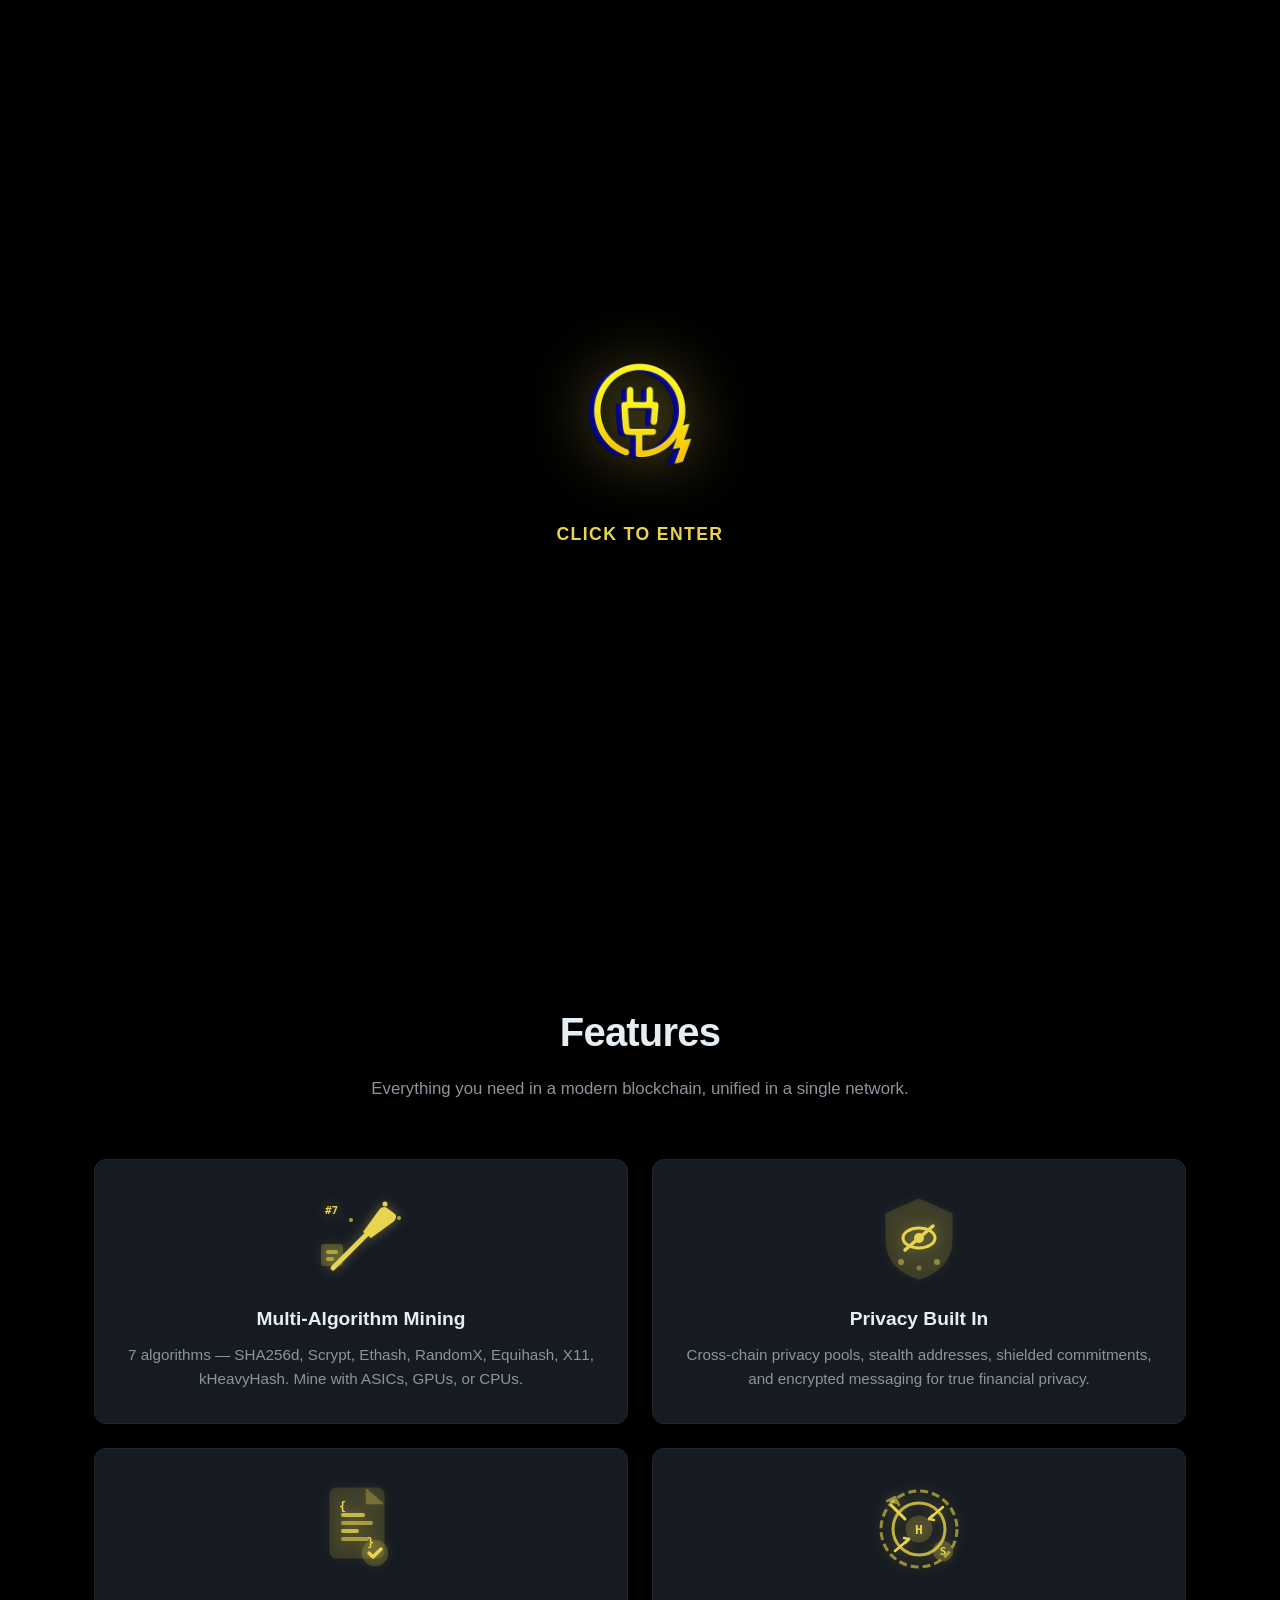
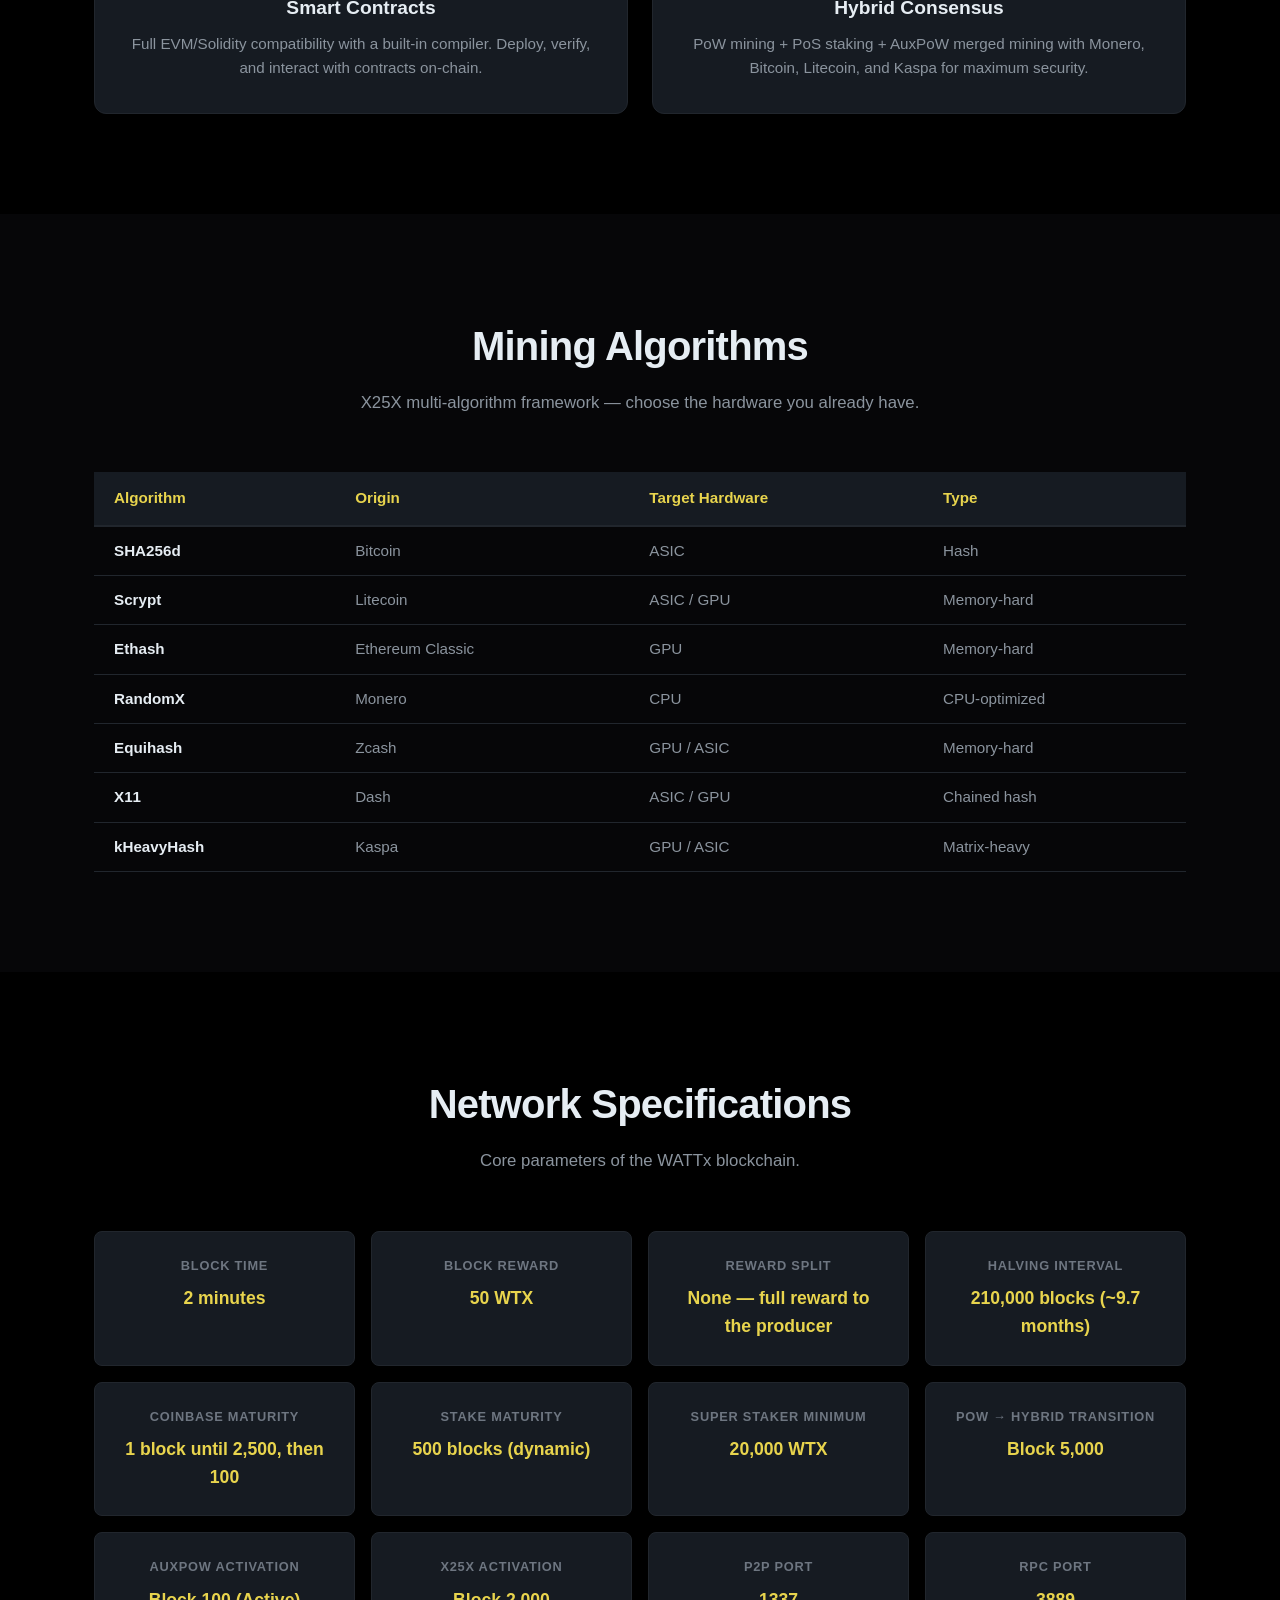
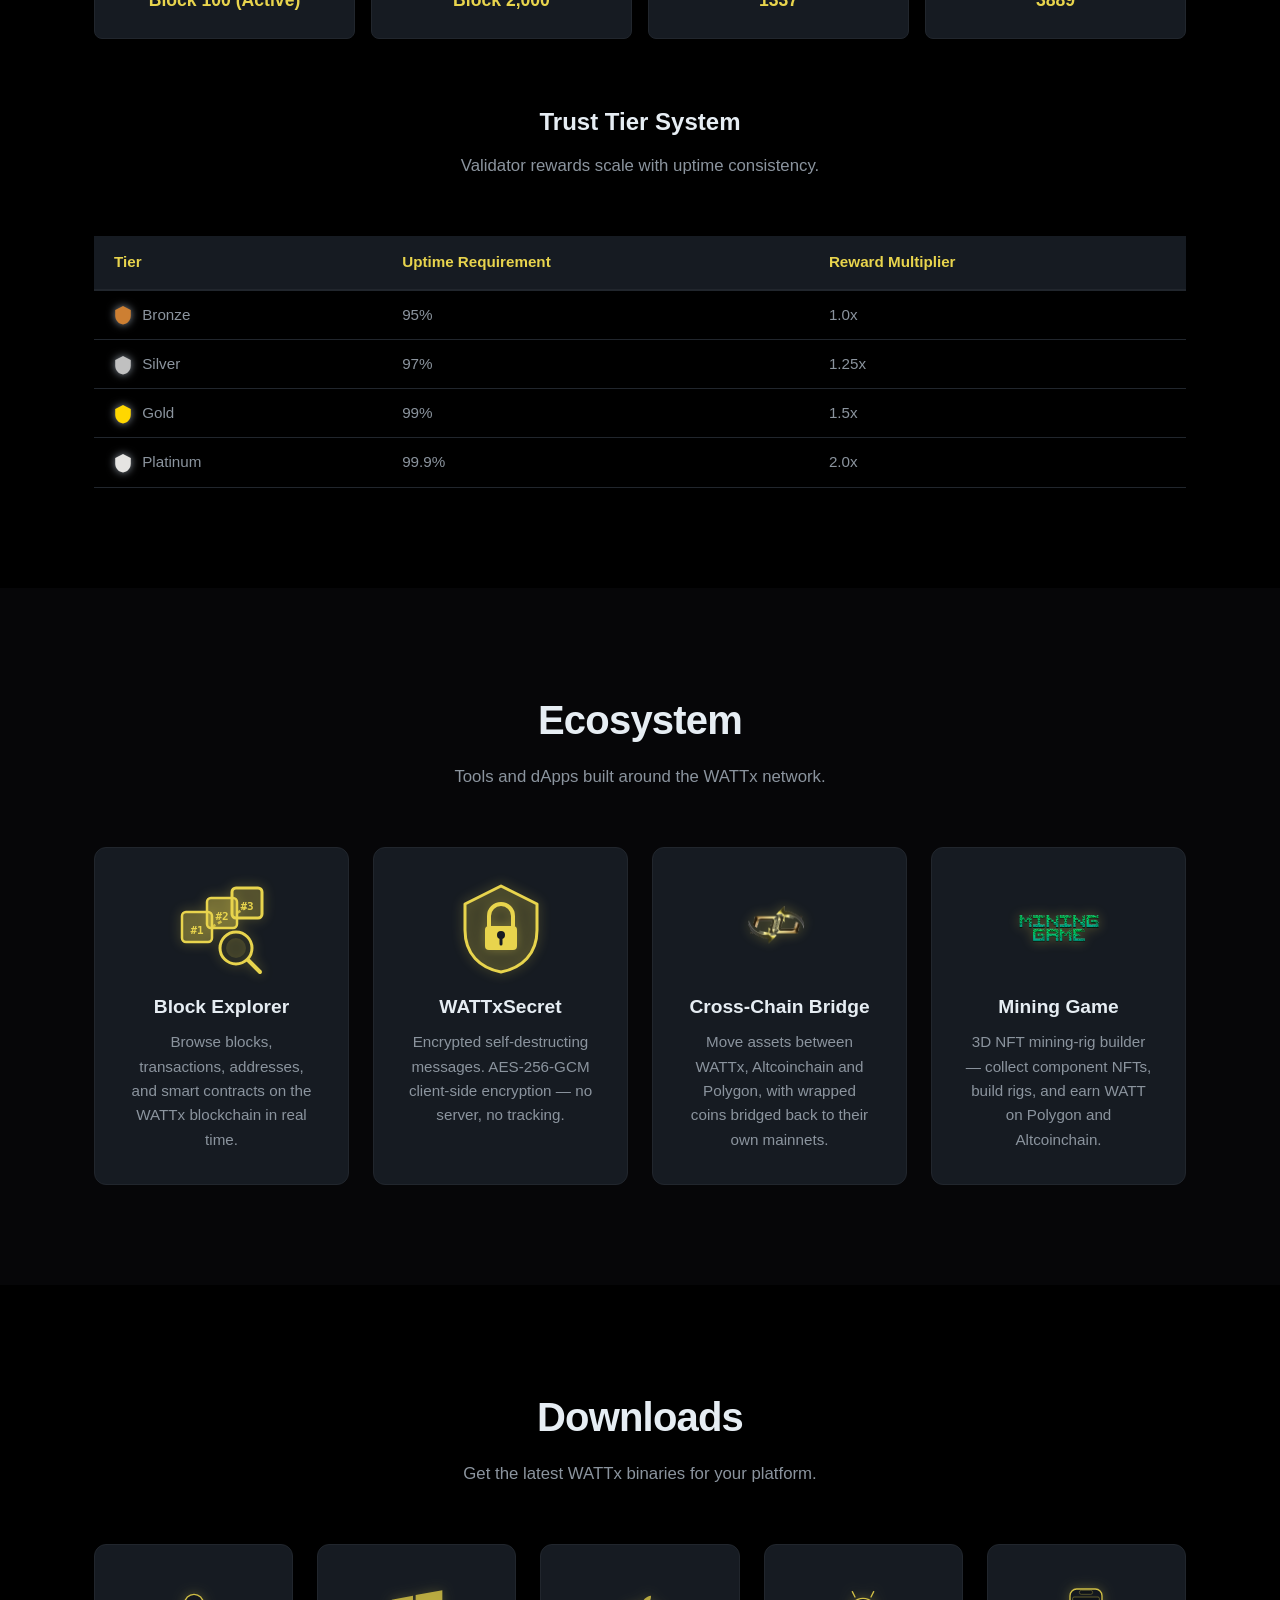
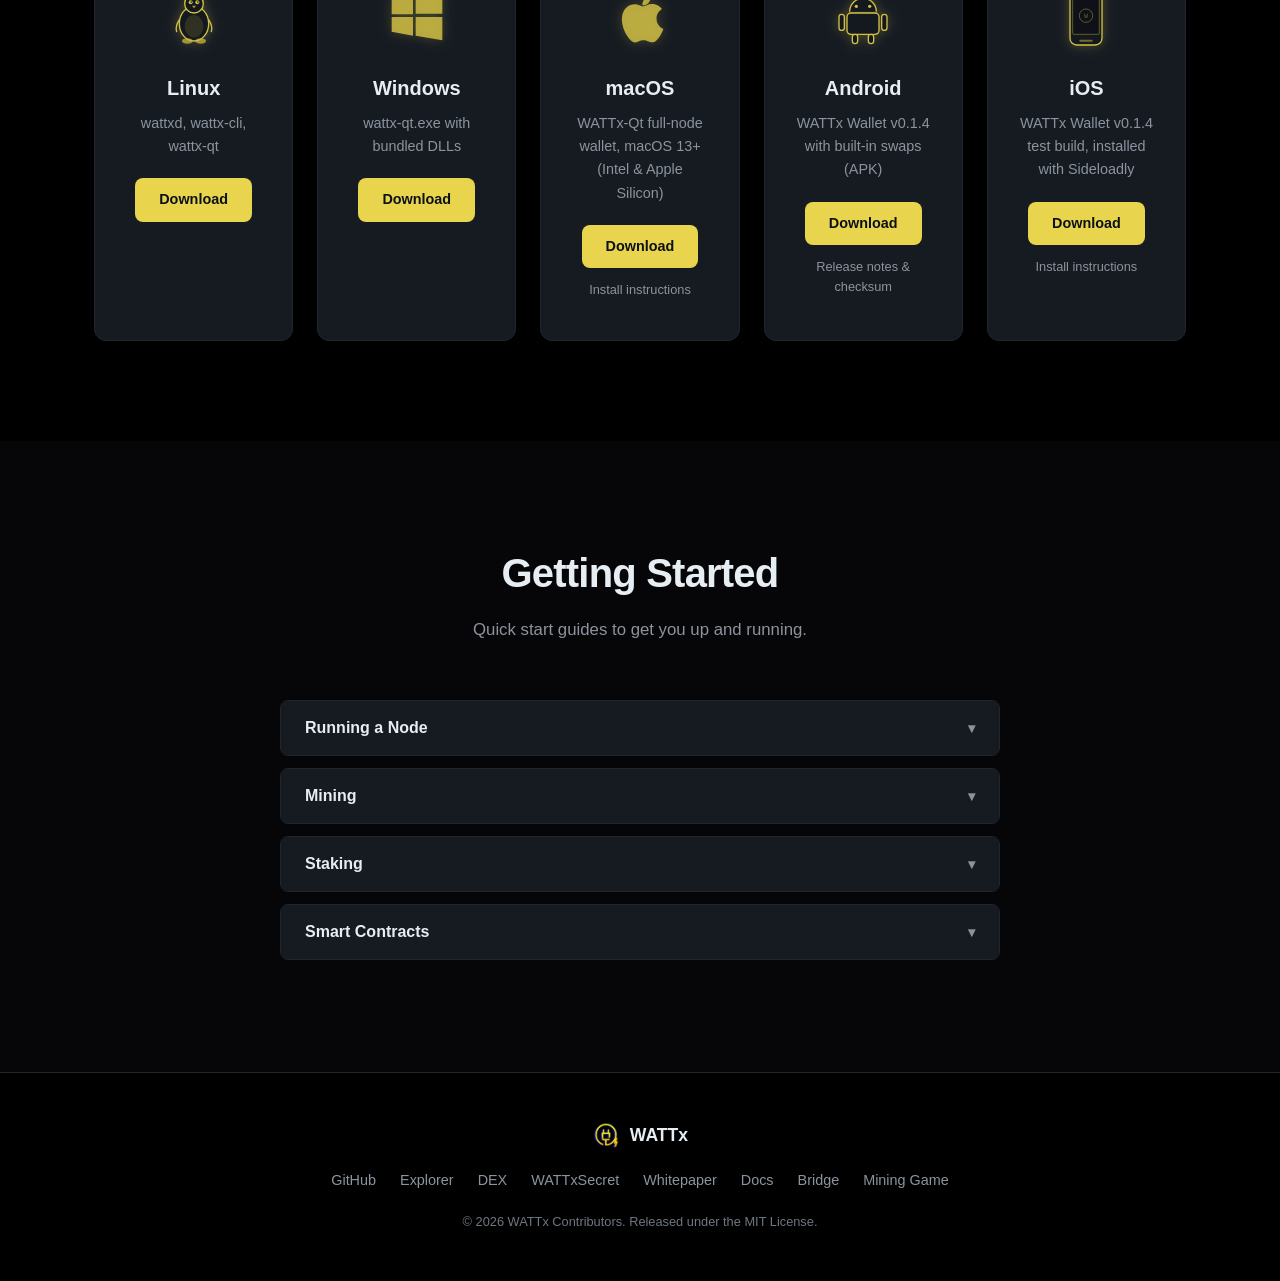
==== commit 8ea03b14: "Fix homepage specs, docs ports, nav links, and iOS release wording" ====
--- a/index.html
+++ b/index.html
@@ -41,6 +41,8 @@
         <li><a href="#getting-started">Quick Start</a></li>
         <li><a href="whitepaper.html">Whitepaper</a></li>
         <li><a href="https://docs.wattxchain.org">Docs</a></li>
+        <li><a href="https://wtx-explorer.wattxchange.app" target="_blank" rel="noopener">Explorer</a></li>
+        <li><a href="https://wattxchange.app/#dex" target="_blank" rel="noopener">DEX</a></li>
       </ul>
     </div>
   </nav>
@@ -196,19 +198,19 @@
         </div>
         <div class="spec-card">
           <span class="spec-label">Block Reward</span>
-          <span class="spec-value">10 WTX</span>
+          <span class="spec-value">50 WTX</span>
         </div>
         <div class="spec-card">
           <span class="spec-label">Reward Split</span>
-          <span class="spec-value">50% PoW / 50% PoS</span>
+          <span class="spec-value">None — full reward to the producer</span>
         </div>
         <div class="spec-card">
           <span class="spec-label">Halving Interval</span>
-          <span class="spec-value">~4 years (1,051,200 blocks)</span>
+          <span class="spec-value">210,000 blocks (~9.7 months)</span>
         </div>
         <div class="spec-card">
           <span class="spec-label">Coinbase Maturity</span>
-          <span class="spec-value">1 block</span>
+          <span class="spec-value">1 block until 2,500, then 100</span>
         </div>
         <div class="spec-card">
           <span class="spec-label">Stake Maturity</span>
@@ -224,15 +226,15 @@
         </div>
         <div class="spec-card">
           <span class="spec-label">AuxPoW Activation</span>
-          <span class="spec-value">Block 50,000</span>
+          <span class="spec-value">Block 100 (Active)</span>
         </div>
         <div class="spec-card">
           <span class="spec-label">X25X Activation</span>
-          <span class="spec-value">Block 100,000</span>
+          <span class="spec-value">Block 2,000</span>
         </div>
         <div class="spec-card">
           <span class="spec-label">P2P Port</span>
-          <span class="spec-value">3888</span>
+          <span class="spec-value">1337</span>
         </div>
         <div class="spec-card">
           <span class="spec-label">RPC Port</span>
@@ -445,6 +447,7 @@
       <div class="footer-links">
         <a href="https://github.com/WATTxChain" target="_blank" rel="noopener">GitHub</a>
         <a href="https://wtx-explorer.wattxchange.app" target="_blank" rel="noopener">Explorer</a>
+        <a href="https://wattxchange.app/#dex" target="_blank" rel="noopener">DEX</a>
         <a href="https://secret.wattxchain.org">WATTxSecret</a>
         <a href="whitepaper.html">Whitepaper</a>
         <a href="https://docs.wattxchain.org">Docs</a>
